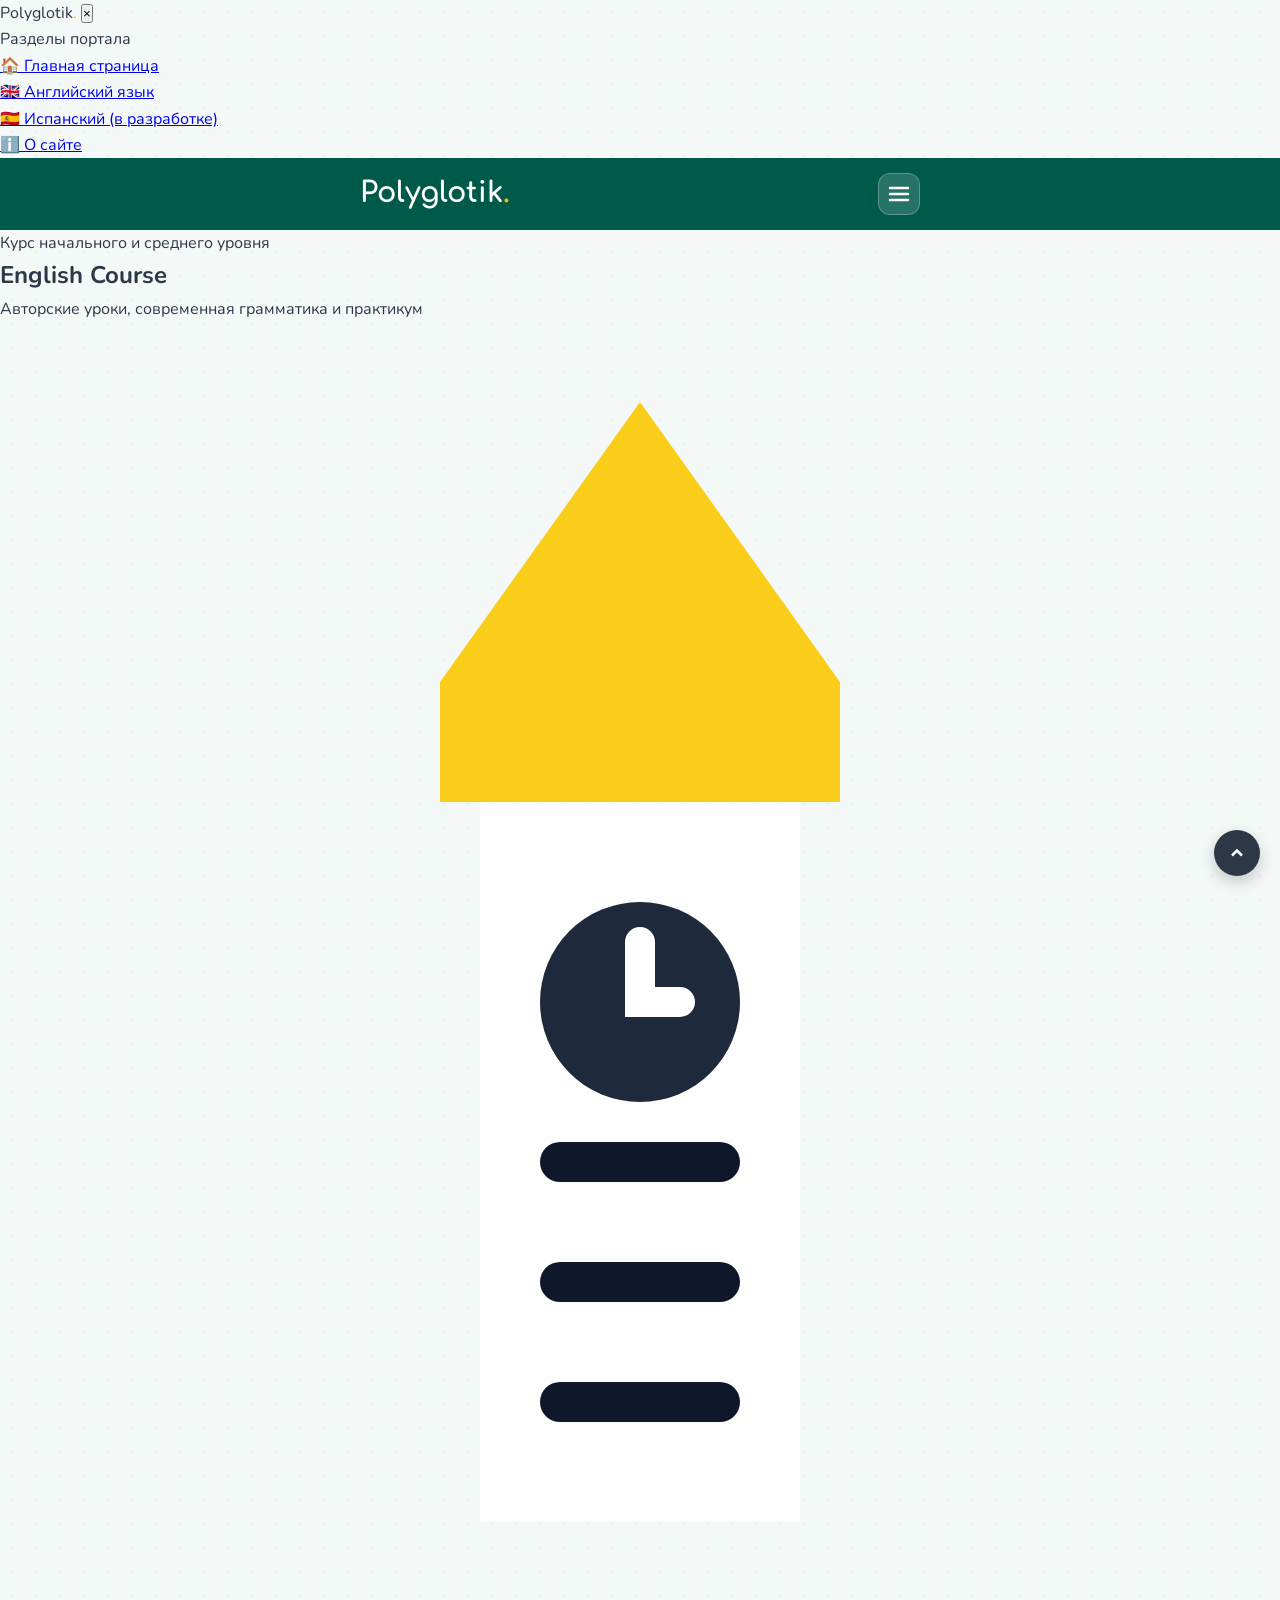
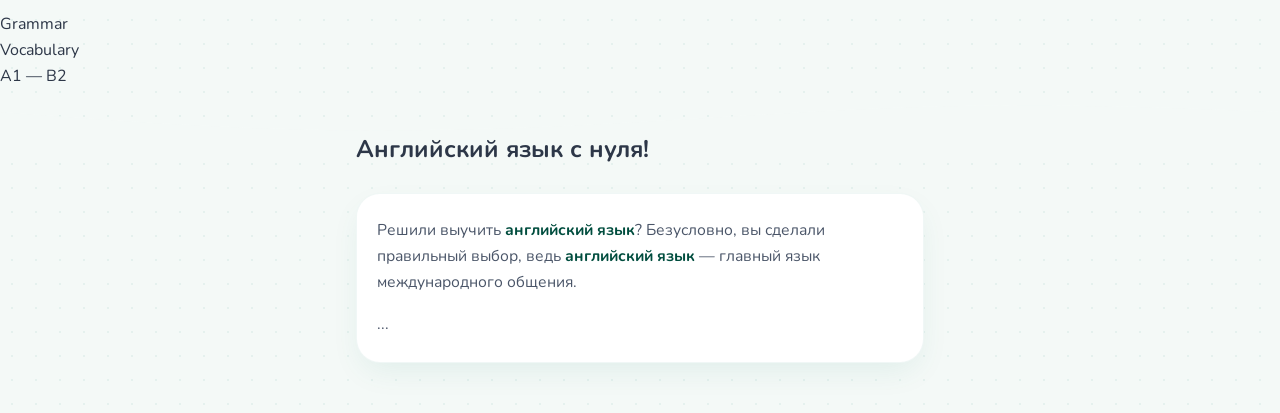
==== english.html @ 7d82e4e6 "Create english.html" ====
<!DOCTYPE html>
<html lang="ru">
<head>
  <meta charset="UTF-8">
  <meta name="viewport" content="width=device-width, initial-scale=1.0">
  <title>Английский язык — Polyglotik</title>
  <link rel="stylesheet" href="style.css">
  <link rel="preconnect" href="https://fonts.googleapis.com">
  <link rel="preconnect" href="https://fonts.gstatic.com" crossorigin>
  <link href="https://fonts.googleapis.com/css2?family=Comfortaa:wght@700&family=Nunito:wght@400;600;700;800&display=swap" rel="stylesheet">
</head>
<body class="theme-english">

  <!-- Фон с узором -->
  <div class="bg-pattern"></div>
  <div class="blob blob-course"></div>

  <!-- 1. Выезжающее меню (Drawer Menu) по кнопке "Бургер" -->
  <aside class="side-drawer" id="sideDrawer">
    <div class="drawer-header">
      <span class="drawer-logo">Polyglotik<span class="logo-dot">.</span></span>
      <button class="drawer-close-btn" id="drawerClose" aria-label="Закрыть меню">&times;</button>
    </div>
    <nav class="drawer-nav">
      <div class="drawer-section-title">Разделы портала</div>
      <ul>
        <li><a href="index.html" class="drawer-link">🏠 Главная страница</a></li>
        <li><a href="english.html" class="drawer-link active">🇬🇧 Английский язык</a></li>
        <li><a href="#" class="drawer-link disabled">🇪🇸 Испанский (в разработке)</a></li>
        <li><a href="#" class="drawer-link">ℹ️ О сайте</a></li>
      </ul>
    </nav>
  </aside>
  <!-- Затемнение при открытии меню -->
  <div class="drawer-overlay" id="drawerOverlay"></div>

  <!-- 2. Шапка сайта -->
  <header class="main-header">
    <div class="header-container">
      <a href="index.html" class="logo">Polyglotik<span class="logo-dot">.</span></a>
      <button class="menu-btn" id="drawerOpen" aria-label="Открыть меню">
        <svg width="24" height="24" viewBox="0 0 24 24" fill="none" stroke="currentColor" stroke-width="2.5" stroke-linecap="round">
          <line x1="3" y1="6" x2="21" y2="6"></line>
          <line x1="3" y1="12" x2="21" y2="12"></line>
          <line x1="3" y1="18" x2="21" y2="18"></line>
        </svg>
      </button>
    </div>
  </header>

  <!-- 3. Крупный тематический баннер курса Английского Языка -->
  <section class="course-hero-banner">
    <div class="course-hero-content">
      <div class="course-hero-text">
        <span class="course-badge">Курс начального и среднего уровня</span>
        <h1 class="course-hero-title">English Course</h1>
        <p class="course-hero-sub">Авторские уроки, современная грамматика и практикум</p>
      </div>

      <!-- Иллюстрация баннера -->
      <div class="course-hero-graphic">
        <div class="graphic-circle">
          <!-- Иконка Биг-Бена / Часовой башни -->
          <svg class="bigben-icon" viewBox="0 0 64 64" fill="none" xmlns="http://www.w3.org/2000/svg">
            <path d="M32 4L22 18V24H42V18L32 4Z" fill="#FBCD1B"/>
            <path d="M24 24H40V60H24V24Z" fill="#FFFFFF" fill-opacity="0.9"/>
            <circle cx="32" cy="34" r="5" fill="#1E293B"/>
            <path d="M32 31V34H34" stroke="#FFFFFF" stroke-width="1.5" stroke-linecap="round"/>
            <path d="M28 42H36M28 48H36M28 54H36" stroke="#0F172A" stroke-width="2" stroke-linecap="round"/>
          </svg>
        </div>
        
        <div class="floating-tag tag-en-1">Grammar</div>
        <div class="floating-tag tag-en-2">Vocabulary</div>
        <div class="floating-tag tag-en-3">A1 — B2</div>
      </div>
    </div>

    <!-- Волна перехода к тексту -->
    <div class="hero-wave">
      <svg viewBox="0 0 1440 120" fill="none" preserveAspectRatio="none">
        <path d="M0,32L60,42.7C120,53,240,75,360,80C480,85,600,75,720,58.7C840,43,960,21,1080,16C1200,11,1320,21,1380,26.7L1440,32L1440,120L0,120Z" fill="#f4f9f7"></path>
      </svg>
    </div>
  </section>

  <!-- 4. Основная часть страницы (Статья о языке) -->
  <main class="content-wrapper course-wrapper">
    
    <!-- Главная плашка-заголовок статьи (как на Lingust) -->
    <div class="course-title-card">
      <h2>Английский язык с нуля!</h2>
    </div>

    <!-- Карточка со статьей (Каркас под наполнение текста во 2-й части) -->
    <article class="card article-card">
      <div class="card-body article-body">
        <p class="lead-text">
          Решили выучить <strong class="highlight">английский язык</strong>? Безусловно, вы сделали правильный выбор, ведь <strong class="highlight">английский язык</strong> — главный язык международного общения.
        </p>

        <!-- Заготовка под продолжение статьи -->
        <div class="article-placeholder">
          <p>...</p>
        </div>
      </div>
    </article>

  </main>

  <!-- Кнопка Наверх -->
  <button class="scroll-top-btn" aria-label="Наверх">
    <svg width="20" height="20" viewBox="0 0 24 24" fill="none" stroke="currentColor" stroke-width="3">
      <path d="M18 15l-6-6-6 6"/>
    </svg>
  </button>

</body>
</html>
---- style.css ----
/* ==========================================================================
   Переменные и Базовые стили
   ========================================================================== */
:root {
  --primary: #007a63;
  --primary-light: #e6f4f0;
  --primary-dark: #004d3e;
  --text-main: #2d3748;
  --text-muted: #64748b;
  --bg-color: #f4f9f7;
  --card-bg: #ffffff;
  --accent-yellow: #fbbc04;
  --dev-red: #ef4444;
  --dev-red-bg: #fef2f2;
  --dev-red-border: #fca5a5;
  --radius-lg: 24px;
  --radius-md: 16px;
  --shadow-soft: 0 12px 32px -6px rgba(0, 122, 99, 0.09);
  --transition: all 0.25s cubic-bezier(0.4, 0, 0.2, 1);
}

* {
  box-sizing: border-box;
  margin: 0;
  padding: 0;
}

body {
  font-family: 'Nunito', -apple-system, BlinkMacSystemFont, sans-serif;
  background-color: var(--bg-color);
  color: var(--text-main);
  line-height: 1.65;
  padding-bottom: 50px;
  position: relative;
  overflow-x: hidden;
}

/* ==========================================================================
   Фоновые узоры
   ========================================================================== */
.bg-pattern {
  position: absolute;
  top: 0;
  left: 0;
  width: 100%;
  height: 100%;
  background-image: radial-gradient(#007a63 0.8px, transparent 0.8px);
  background-size: 24px 24px;
  opacity: 0.06;
  pointer-events: none;
  z-index: -2;
}

.blob {
  position: absolute;
  border-radius: 50%;
  filter: blur(60px);
  opacity: 0.12;
  pointer-events: none;
  z-index: -1;
}

.blob-1 {
  top: 250px;
  left: -100px;
  width: 300px;
  height: 300px;
  background: var(--primary);
}

.blob-2 {
  top: 800px;
  right: -100px;
  width: 350px;
  height: 350px;
  background: #3b82f6;
}

/* ==========================================================================
   1. Шапка (Header)
   ========================================================================== */
.main-header {
  background: #005a49;
  color: #fff;
  padding: 12px 0;
}

.header-container {
  max-width: 600px;
  margin: 0 auto;
  padding: 0 20px;
  display: flex;
  justify-content: space-between;
  align-items: center;
}

.logo {
  font-family: 'Comfortaa', cursive;
  font-size: 1.8rem;
  font-weight: 700;
  color: #ffffff;
  text-decoration: none;
}

.logo-dot {
  color: var(--accent-yellow);
}

.menu-btn {
  background: rgba(255, 255, 255, 0.15);
  border: 1px solid rgba(255, 255, 255, 0.25);
  color: #ffffff;
  width: 42px;
  height: 42px;
  border-radius: 12px;
  display: flex;
  align-items: center;
  justify-content: center;
  cursor: pointer;
  transition: var(--transition);
}

.menu-btn:hover {
  background: rgba(255, 255, 255, 0.25);
}

/* ==========================================================================
   2. Анимированный фоновый баннер (Герой-иллюстрация)
   ========================================================================== */
.hero-banner {
  background: linear-gradient(180deg, #005a49 0%, #007a63 100%);
  position: relative;
  padding: 20px 0 0;
  overflow: hidden;
  display: flex;
  flex-direction: column;
  align-items: center;
}

.hero-illustration {
  position: relative;
  width: 100%;
  max-width: 420px;
  height: 180px;
  display: flex;
  align-items: center;
  justify-content: center;
}

/* Земной шар */
.globe-wrapper {
  position: relative;
  width: 110px;
  height: 110px;
  display: flex;
  align-items: center;
  justify-content: center;
  animation: pulse-glow 4s ease-in-out infinite alternate;
}

.globe-svg {
  width: 100%;
  height: 100%;
  filter: drop-shadow(0 8px 16px rgba(0, 0, 0, 0.2));
}

.orbit-ring {
  position: absolute;
  width: 150px;
  height: 60px;
  border: 2px dashed rgba(255, 255, 255, 0.35);
  border-radius: 50%;
  transform: rotate(-15deg);
  animation: spin-orbit 20s linear infinite;
}

/* Плавающие бабблы и иконки */
.floating-badge {
  position: absolute;
  background: rgba(255, 255, 255, 0.92);
  color: var(--primary-dark);
  font-weight: 800;
  font-size: 0.85rem;
  padding: 6px 14px;
  border-radius: 20px;
  box-shadow: 0 6px 15px rgba(0, 0, 0, 0.15);
  backdrop-filter: blur(4px);
  animation: float 3.5s ease-in-out infinite alternate;
}

.badge-1 { top: 15px; left: 15%; }
.badge-2 { bottom: 35px; right: 12%; }
.badge-3 { top: 25px; right: 18%; }

.floating-icon {
  position: absolute;
  font-size: 1.5rem;
  animation: float 4s ease-in-out infinite alternate;
}

.icon-book { bottom: 25px; left: 18%; }
.icon-sparkle { top: 10px; right: 40%; }

/* Задержки анимации */
.float-delay-1 { animation-delay: 0s; }
.float-delay-2 { animation-delay: 1.2s; }
.float-delay-3 { animation-delay: 2.1s; }

/* Ключевые кадры анимаций */
@keyframes float {
  0% { transform: translateY(0px) rotate(0deg); }
  100% { transform: translateY(-10px) rotate(3deg); }
}

@keyframes pulse-glow {
  0% { transform: scale(1); filter: drop-shadow(0 0 10px rgba(255, 255, 255, 0.1)); }
  100% { transform: scale(1.04); filter: drop-shadow(0 0 20px rgba(255, 255, 255, 0.3)); }
}

@keyframes spin-orbit {
  0% { transform: rotate(-15deg) stroke-dashoffset; }
  100% { transform: rotate(345deg); }
}

.hero-wave {
  width: 100%;
  line-height: 0;
  margin-top: 10px;
}

.hero-wave svg {
  width: 100%;
  height: 45px;
}

/* ==========================================================================
   3. Главный контейнер и карточки
   ========================================================================== */
.content-wrapper {
  max-width: 600px;
  margin: -15px auto 0;
  padding: 0 16px;
  display: flex;
  flex-direction: column;
  gap: 24px;
  position: relative;
  z-index: 2;
}

.card {
  background: var(--card-bg);
  border-radius: var(--radius-lg);
  padding: 24px 20px;
  box-shadow: var(--shadow-soft);
  border: 1px solid rgba(0, 122, 99, 0.06);
}

.card-header {
  display: flex;
  align-items: center;
  gap: 12px;
  margin-bottom: 18px;
}

.icon-badge {
  font-size: 1.4rem;
  background: var(--primary-light);
  width: 44px;
  height: 44px;
  border-radius: 12px;
  display: flex;
  align-items: center;
  justify-content: center;
  flex-shrink: 0;
}

.card-header h2 {
  font-family: 'Comfortaa', cursive;
  color: var(--primary-dark);
  font-size: 1.3rem;
  line-height: 1.3;
}

.card-body p {
  margin-bottom: 16px;
  color: #4a5568;
  font-size: 0.98rem;
}

.card-body p:last-child {
  margin-bottom: 0;
}

/* Оформление акцентов */
.highlight {
  color: var(--primary-dark);
}

.text-accent {
  color: var(--primary);
  font-weight: 700;
}

.skill-tag {
  background: var(--primary-light);
  color: var(--primary-dark);
  font-weight: 700;
  padding: 2px 8px;
  border-radius: 6px;
  font-size: 0.9em;
  display: inline-block;
  margin: 1px 0;
}

.callout-box {
  background: #edf7f4;
  border-left: 4px solid var(--primary);
  padding: 14px 16px;
  border-radius: 0 12px 12px 0;
  margin: 20px 0;
}

.callout-box p {
  margin: 0;
  font-weight: 700;
  color: var(--primary-dark);
}

/* ==========================================================================
   4. Выбор языка
   ========================================================================== */
.section-subtitle {
  color: var(--text-muted);
  font-size: 0.95rem;
  margin-bottom: 18px;
}

.lang-grid {
  display: flex;
  flex-direction: column;
  gap: 12px;
}

.lang-button {
  display: flex;
  align-items: center;
  gap: 16px;
  padding: 16px;
  border-radius: var(--radius-md);
  border: 1.5px solid #e2e8f0;
  background: #ffffff;
  text-decoration: none;
  color: inherit;
  transition: var(--transition);
}

.lang-button:not(.disabled):hover {
  border-color: var(--primary);
  transform: translateY(-2px);
  box-shadow: 0 8px 20px -4px rgba(0, 122, 99, 0.12);
}

.flag-icon {
  width: 48px;
  height: 34px;
  border-radius: 6px;
  overflow: hidden;
  box-shadow: 0 2px 6px rgba(0, 0, 0, 0.1);
  display: flex;
  align-items: center;
  justify-content: center;
  flex-shrink: 0;
}

.flag-icon img {
  width: 100%;
  height: 100%;
  object-fit: cover;
}

.info-icon {
  background: var(--primary-light);
  color: var(--primary);
  border-radius: 10px;
}

.lang-info {
  display: flex;
  flex-direction: column;
  gap: 2px;
  width: 100%;
}

.lang-title-row {
  display: flex;
  align-items: center;
  justify-content: space-between;
  gap: 8px;
  width: 100%;
}

.lang-title {
  font-weight: 800;
  font-size: 1.05rem;
  color: var(--text-main);
}

.lang-action {
  font-size: 0.88rem;
  color: var(--primary);
  font-weight: 700;
}

/* Испанский язык в разработке */
.lang-button.disabled {
  background: #fdf2f2;
  border-color: var(--dev-red-border);
  cursor: not-allowed;
}

.dev-badge {
  background-color: var(--dev-red-bg);
  color: var(--dev-red);
  border: 1px solid var(--dev-red-border);
  font-size: 0.7rem;
  font-weight: 800;
  padding: 3px 8px;
  border-radius: 20px;
  text-transform: uppercase;
  letter-spacing: 0.5px;
  white-space: nowrap;
}

.lang-action.dev-text {
  color: var(--dev-red);
  font-weight: 600;
}

/* ==========================================================================
   5. Карточка "Содержание занятий Polyglotik" (Внизу)
   ========================================================================== */
.content-card .placeholder-text {
  font-size: 1.5rem;
  font-weight: 800;
  color: var(--text-muted);
  letter-spacing: 4px;
  margin: 0;
  padding: 10px 0;
}

/* ==========================================================================
   Кнопка "Наверх"
   ========================================================================== */
.scroll-top-btn {
  position: fixed;
  bottom: 24px;
  right: 20px;
  width: 46px;
  height: 46px;
  border-radius: 50%;
  background: #2d3748;
  color: #ffffff;
  border: none;
  display: flex;
  align-items: center;
  justify-content: center;
  box-shadow: 0 6px 16px rgba(0, 0, 0, 0.2);
  cursor: pointer;
  transition: var(--transition);
  z-index: 10;
}

.scroll-top-btn:hover {
  background: var(--primary-dark);
  transform: translateY(-3px);
}

/* ==========================================================================
   Адаптивность для ПК (Десктоп)
   ========================================================================== */
@media (min-width: 768px) {
  .hero-illustration {
    height: 220px;
  }
  
  .globe-wrapper {
    width: 130px;
    height: 130px;
  }

  .floating-badge {
    font-size: 0.95rem;
    padding: 8px 18px;
  }
}
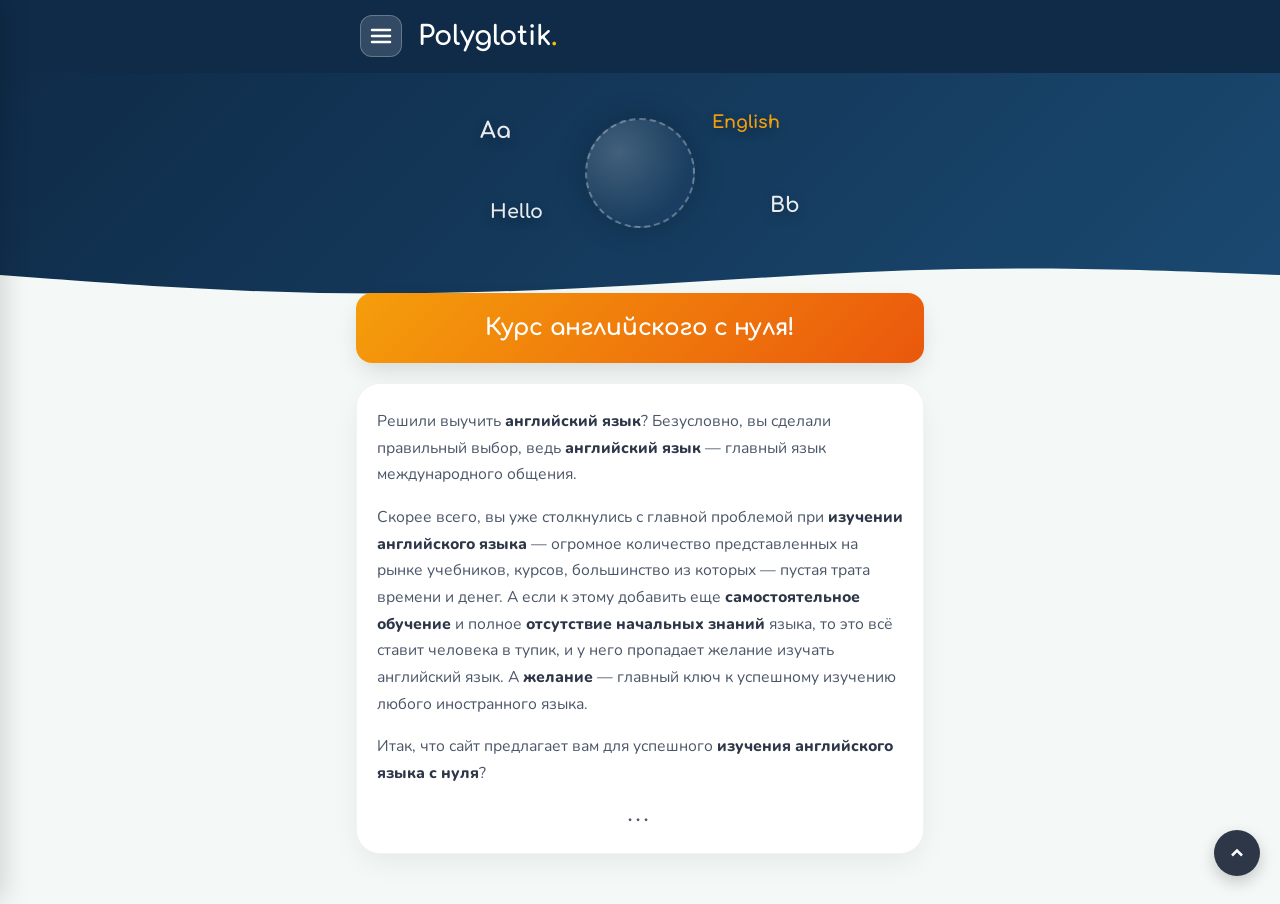
==== commit dfee9175: "Update english.html" ====
--- a/english.html
+++ b/english.html
@@ -11,33 +11,26 @@
 </head>
 <body class="theme-english">
 
-  <!-- Фон с узором -->
-  <div class="bg-pattern"></div>
-  <div class="blob blob-course"></div>
-
-  <!-- 1. Выезжающее меню (Drawer Menu) по кнопке "Бургер" -->
+  <!-- Выезжающее меню-сайдбар (по образцу Lingust) -->
   <aside class="side-drawer" id="sideDrawer">
     <div class="drawer-header">
       <span class="drawer-logo">Polyglotik<span class="logo-dot">.</span></span>
-      <button class="drawer-close-btn" id="drawerClose" aria-label="Закрыть меню">&times;</button>
+      <button class="drawer-close-btn" id="drawerClose" aria-label="Закрыть">&times;</button>
     </div>
     <nav class="drawer-nav">
-      <div class="drawer-section-title">Разделы портала</div>
       <ul>
-        <li><a href="index.html" class="drawer-link">🏠 Главная страница</a></li>
-        <li><a href="english.html" class="drawer-link active">🇬🇧 Английский язык</a></li>
-        <li><a href="#" class="drawer-link disabled">🇪🇸 Испанский (в разработке)</a></li>
-        <li><a href="#" class="drawer-link">ℹ️ О сайте</a></li>
+        <li><a href="index.html" class="drawer-link">Главная</a></li>
+        <li><a href="english.html" class="drawer-link active">Английский</a></li>
+        <li><a href="spanish.html" class="drawer-link">Испанский</a></li>
+        <li><a href="#" class="drawer-link">О сайте</a></li>
       </ul>
     </nav>
   </aside>
-  <!-- Затемнение при открытии меню -->
   <div class="drawer-overlay" id="drawerOverlay"></div>
 
-  <!-- 2. Шапка сайта -->
+  <!-- Шапка -->
   <header class="main-header">
     <div class="header-container">
-      <a href="index.html" class="logo">Polyglotik<span class="logo-dot">.</span></a>
       <button class="menu-btn" id="drawerOpen" aria-label="Открыть меню">
         <svg width="24" height="24" viewBox="0 0 24 24" fill="none" stroke="currentColor" stroke-width="2.5" stroke-linecap="round">
           <line x1="3" y1="6" x2="21" y2="6"></line>
@@ -45,75 +38,79 @@
           <line x1="3" y1="18" x2="21" y2="18"></line>
         </svg>
       </button>
+      <a href="index.html" class="logo">Polyglotik<span class="logo-dot">.</span></a>
     </div>
   </header>
 
-  <!-- 3. Крупный тематический баннер курса Английского Языка -->
-  <section class="course-hero-banner">
-    <div class="course-hero-content">
-      <div class="course-hero-text">
-        <span class="course-badge">Курс начального и среднего уровня</span>
-        <h1 class="course-hero-title">English Course</h1>
-        <p class="course-hero-sub">Авторские уроки, современная грамматика и практикум</p>
-      </div>
-
-      <!-- Иллюстрация баннера -->
-      <div class="course-hero-graphic">
-        <div class="graphic-circle">
-          <!-- Иконка Биг-Бена / Часовой башни -->
-          <svg class="bigben-icon" viewBox="0 0 64 64" fill="none" xmlns="http://www.w3.org/2000/svg">
-            <path d="M32 4L22 18V24H42V18L32 4Z" fill="#FBCD1B"/>
-            <path d="M24 24H40V60H24V24Z" fill="#FFFFFF" fill-opacity="0.9"/>
-            <circle cx="32" cy="34" r="5" fill="#1E293B"/>
-            <path d="M32 31V34H34" stroke="#FFFFFF" stroke-width="1.5" stroke-linecap="round"/>
-            <path d="M28 42H36M28 48H36M28 54H36" stroke="#0F172A" stroke-width="2" stroke-linecap="round"/>
-          </svg>
-        </div>
-        
-        <div class="floating-tag tag-en-1">Grammar</div>
-        <div class="floating-tag tag-en-2">Vocabulary</div>
-        <div class="floating-tag tag-en-3">A1 — B2</div>
-      </div>
+  <!-- Художественный фоновый баннер (Английский) -->
+  <section class="art-banner">
+    <div class="art-scene">
+      <div class="art-globe"></div>
+      <span class="floating-glyph g1">Aa</span>
+      <span class="floating-glyph g2">Bb</span>
+      <span class="floating-glyph g3">English</span>
+      <span class="floating-glyph g4">Hello</span>
     </div>
-
-    <!-- Волна перехода к тексту -->
-    <div class="hero-wave">
+    <div class="banner-wave">
       <svg viewBox="0 0 1440 120" fill="none" preserveAspectRatio="none">
         <path d="M0,32L60,42.7C120,53,240,75,360,80C480,85,600,75,720,58.7C840,43,960,21,1080,16C1200,11,1320,21,1380,26.7L1440,32L1440,120L0,120Z" fill="#f4f9f7"></path>
       </svg>
     </div>
   </section>
 
-  <!-- 4. Основная часть страницы (Статья о языке) -->
-  <main class="content-wrapper course-wrapper">
+  <!-- Основное содержимое страницы -->
+  <main class="content-wrapper">
     
-    <!-- Главная плашка-заголовок статьи (как на Lingust) -->
-    <div class="course-title-card">
-      <h2>Английский язык с нуля!</h2>
+    <!-- Градиентный заголовок в стиле Lingust -->
+    <div class="course-gradient-title">
+      <h1>Курс английского с нуля!</h1>
     </div>
 
-    <!-- Карточка со статьей (Каркас под наполнение текста во 2-й части) -->
+    <!-- Статья о языке -->
     <article class="card article-card">
-      <div class="card-body article-body">
-        <p class="lead-text">
+      <div class="card-body">
+        <p>
           Решили выучить <strong class="highlight">английский язык</strong>? Безусловно, вы сделали правильный выбор, ведь <strong class="highlight">английский язык</strong> — главный язык международного общения.
         </p>
 
-        <!-- Заготовка под продолжение статьи -->
-        <div class="article-placeholder">
-          <p>...</p>
-        </div>
+        <p>
+          Скорее всего, вы уже столкнулись с главной проблемой при <strong class="highlight">изучении английского языка</strong> — огромное количество представленных на рынке учебников, курсов, большинство из которых — пустая трата времени и денег. А если к этому добавить еще <strong class="highlight">самостоятельное обучение</strong> и полное <strong class="highlight">отсутствие начальных знаний</strong> языка, то это всё ставит человека в тупик, и у него пропадает желание изучать английский язык. А <strong class="highlight">желание</strong> — главный ключ к успешному изучению любого иностранного языка.
+        </p>
+
+        <p>
+          Итак, что сайт предлагает вам для успешного <strong class="highlight">изучения английского языка с нуля</strong>?
+        </p>
+
+        <p class="placeholder-dots">...</p>
       </div>
     </article>
 
   </main>
 
-  <!-- Кнопка Наверх -->
   <button class="scroll-top-btn" aria-label="Наверх">
     <svg width="20" height="20" viewBox="0 0 24 24" fill="none" stroke="currentColor" stroke-width="3">
       <path d="M18 15l-6-6-6 6"/>
     </svg>
   </button>
 
+  <!-- Скрипт для работы Бургер-меню -->
+  <script>
+    document.addEventListener('DOMContentLoaded', () => {
+      const drawer = document.getElementById('sideDrawer');
+      const overlay = document.getElementById('drawerOverlay');
+      const openBtn = document.getElementById('drawerOpen');
+      const closeBtn = document.getElementById('drawerClose');
+
+      function toggleMenu(show) {
+        drawer.classList.toggle('open', show);
+        overlay.classList.toggle('open', show);
+        document.body.style.overflow = show ? 'hidden' : '';
+      }
+
+      if (openBtn) openBtn.addEventListener('click', () => toggleMenu(true));
+      if (closeBtn) closeBtn.addEventListener('click', () => toggleMenu(false));
+      if (overlay) overlay.addEventListener('click', () => toggleMenu(false));
+    });
+  </script>
 </body>
 </html>
--- a/style.css
+++ b/style.css
@@ -1,5 +1,5 @@
 /* ==========================================================================
-   Переменные и Базовые стили
+   1. СБРОС И ГЛОБАЛЬНЫЕ ПЕРЕМЕННЫЕ
    ========================================================================== */
 :root {
   --primary: #007a63;
@@ -10,13 +10,29 @@
   --bg-color: #f4f9f7;
   --card-bg: #ffffff;
   --accent-yellow: #fbbc04;
-  --dev-red: #ef4444;
-  --dev-red-bg: #fef2f2;
-  --dev-red-border: #fca5a5;
   --radius-lg: 24px;
   --radius-md: 16px;
-  --shadow-soft: 0 12px 32px -6px rgba(0, 122, 99, 0.09);
+  --shadow-soft: 0 10px 30px -5px rgba(0, 0, 0, 0.08);
+  --shadow-hover: 0 20px 35px -10px rgba(0, 0, 0, 0.12);
   --transition: all 0.25s cubic-bezier(0.4, 0, 0.2, 1);
+}
+
+/* Цветовая тема: Английский язык */
+body.theme-english {
+  --banner-bg: linear-gradient(135deg, #0f2b48 0%, #1a4971 100%);
+  --title-gradient: linear-gradient(135deg, #f59e0b 0%, #ea580c 100%);
+  --drawer-active-bg: #fff7ed;
+  --drawer-active-color: #ea580c;
+  --accent-color: #f59e0b;
+}
+
+/* Цветовая тема: Испанский язык */
+body.theme-spanish {
+  --banner-bg: linear-gradient(135deg, #4a0e17 0%, #801d24 100%);
+  --title-gradient: linear-gradient(135deg, #dc2626 0%, #f59e0b 100%);
+  --drawer-active-bg: #fef2f2;
+  --drawer-active-color: #dc2626;
+  --accent-color: #f59e0b;
 }
 
 * {
@@ -35,75 +51,140 @@
   overflow-x: hidden;
 }
 
-/* ==========================================================================
-   Фоновые узоры
-   ========================================================================== */
-.bg-pattern {
-  position: absolute;
+a {
+  text-decoration: none;
+  color: inherit;
+}
+
+/* ==========================================================================
+   2. ВЫЕЗЖАЮЩЕЕ БОКОВОЕ МЕНЮ (SIDE DRAWER)
+   ========================================================================== */
+.side-drawer {
+  position: fixed;
   top: 0;
   left: 0;
-  width: 100%;
+  width: 280px;
   height: 100%;
-  background-image: radial-gradient(#007a63 0.8px, transparent 0.8px);
-  background-size: 24px 24px;
-  opacity: 0.06;
+  background: #ffffff;
+  z-index: 1000;
+  box-shadow: 4px 0 25px rgba(0, 0, 0, 0.15);
+  transform: translateX(-100%);
+  transition: transform 0.3s cubic-bezier(0.4, 0, 0.2, 1);
+  padding: 24px 20px;
+  display: flex;
+  flex-direction: column;
+}
+
+.side-drawer.open {
+  transform: translateX(0);
+}
+
+.drawer-overlay {
+  position: fixed;
+  top: 0;
+  left: 0;
+  width: 100vw;
+  height: 100vh;
+  background: rgba(15, 23, 42, 0.5);
+  backdrop-filter: blur(3px);
+  z-index: 999;
+  opacity: 0;
   pointer-events: none;
-  z-index: -2;
-}
-
-.blob {
-  position: absolute;
-  border-radius: 50%;
-  filter: blur(60px);
-  opacity: 0.12;
-  pointer-events: none;
-  z-index: -1;
-}
-
-.blob-1 {
-  top: 250px;
-  left: -100px;
-  width: 300px;
-  height: 300px;
-  background: var(--primary);
-}
-
-.blob-2 {
-  top: 800px;
-  right: -100px;
-  width: 350px;
-  height: 350px;
-  background: #3b82f6;
-}
-
-/* ==========================================================================
-   1. Шапка (Header)
+  transition: opacity 0.3s ease;
+}
+
+.drawer-overlay.open {
+  opacity: 1;
+  pointer-events: auto;
+}
+
+.drawer-header {
+  display: flex;
+  justify-content: space-between;
+  align-items: center;
+  padding-bottom: 16px;
+  border-bottom: 1px solid #e2e8f0;
+  margin-bottom: 20px;
+}
+
+.drawer-logo {
+  font-family: 'Comfortaa', cursive;
+  font-size: 1.5rem;
+  font-weight: 700;
+  color: var(--primary-dark);
+}
+
+.logo-dot {
+  color: var(--accent-yellow);
+}
+
+.drawer-close-btn {
+  background: none;
+  border: none;
+  font-size: 2.2rem;
+  line-height: 1;
+  color: var(--text-muted);
+  cursor: pointer;
+  transition: var(--transition);
+}
+
+.drawer-close-btn:hover {
+  color: var(--text-main);
+}
+
+.drawer-nav ul {
+  list-style: none;
+  display: flex;
+  flex-direction: column;
+  gap: 8px;
+}
+
+.drawer-link {
+  display: block;
+  padding: 12px 16px;
+  border-radius: 12px;
+  color: var(--text-main);
+  font-weight: 700;
+  font-size: 1rem;
+  transition: var(--transition);
+}
+
+.drawer-link:hover {
+  background: #f1f5f9;
+}
+
+.drawer-link.active {
+  background: var(--drawer-active-bg, var(--primary-light));
+  color: var(--drawer-active-color, var(--primary-dark));
+}
+
+/* ==========================================================================
+   3. ШАПКА (HEADER)
    ========================================================================== */
 .main-header {
   background: #005a49;
-  color: #fff;
-  padding: 12px 0;
-}
+  color: #ffffff;
+  padding: 14px 0;
+  box-shadow: 0 4px 20px rgba(0, 0, 0, 0.08);
+}
+
+.theme-english .main-header { background: #0f2b48; }
+.theme-spanish .main-header { background: #4a0e17; }
 
 .header-container {
   max-width: 600px;
   margin: 0 auto;
   padding: 0 20px;
   display: flex;
-  justify-content: space-between;
-  align-items: center;
+  align-items: center;
+  gap: 16px;
 }
 
 .logo {
   font-family: 'Comfortaa', cursive;
-  font-size: 1.8rem;
+  font-size: 1.7rem;
   font-weight: 700;
   color: #ffffff;
-  text-decoration: none;
-}
-
-.logo-dot {
-  color: var(--accent-yellow);
 }
 
 .menu-btn {
@@ -125,116 +206,158 @@
 }
 
 /* ==========================================================================
-   2. Анимированный фоновый баннер (Герой-иллюстрация)
+   4. ГЛАВНАЯ СТРАНИЦА (INDEX.HTML) — БАННЕР И КАРТОЧКИ КУРСОВ
    ========================================================================== */
 .hero-banner {
-  background: linear-gradient(180deg, #005a49 0%, #007a63 100%);
+  background: linear-gradient(135deg, #005a49 0%, #007a63 100%);
+  color: #ffffff;
+  padding: 30px 20px 40px;
+  text-align: center;
+}
+
+.hero-title {
+  font-family: 'Comfortaa', cursive;
+  font-size: 2rem;
+  margin-bottom: 8px;
+}
+
+.hero-subtitle {
+  font-size: 1rem;
+  opacity: 0.9;
+  max-width: 400px;
+  margin: 0 auto;
+}
+
+.section-title {
+  font-family: 'Comfortaa', cursive;
+  font-size: 1.3rem;
+  color: var(--primary-dark);
+  margin-bottom: 16px;
+}
+
+.lang-grid {
+  display: flex;
+  flex-direction: column;
+  gap: 14px;
+}
+
+.lang-button {
+  background: var(--card-bg);
+  border-radius: var(--radius-md);
+  padding: 16px 20px;
+  display: flex;
+  align-items: center;
+  gap: 16px;
+  box-shadow: var(--shadow-soft);
+  border: 1px solid rgba(0, 0, 0, 0.04);
+  transition: var(--transition);
+}
+
+.lang-button:hover {
+  transform: translateY(-3px);
+  box-shadow: var(--shadow-hover);
+}
+
+.flag-icon {
+  width: 44px;
+  height: 32px;
+  border-radius: 6px;
+  overflow: hidden;
+  box-shadow: 0 2px 8px rgba(0,0,0,0.15);
+  flex-shrink: 0;
+}
+
+.flag-icon img {
+  width: 100%;
+  height: 100%;
+  object-fit: cover;
+}
+
+.lang-info {
+  display: flex;
+  flex-direction: column;
+}
+
+.lang-title {
+  font-size: 1.1rem;
+  font-weight: 800;
+  color: var(--text-main);
+}
+
+.lang-action {
+  font-size: 0.85rem;
+  color: var(--primary);
+  font-weight: 700;
+}
+
+/* ==========================================================================
+   5. СТРАНИЦЫ КУРСОВ — ХУДОЖЕСТВЕННЫЙ БАННЕР И СТАТЬИ
+   ========================================================================== */
+.art-banner {
+  background: var(--banner-bg, linear-gradient(180deg, #005a49 0%, #007a63 100%));
   position: relative;
-  padding: 20px 0 0;
+  padding-top: 20px;
   overflow: hidden;
-  display: flex;
-  flex-direction: column;
-  align-items: center;
-}
-
-.hero-illustration {
+}
+
+.art-scene {
   position: relative;
   width: 100%;
-  max-width: 420px;
-  height: 180px;
+  max-width: 500px;
+  height: 160px;
+  margin: 0 auto;
   display: flex;
   align-items: center;
   justify-content: center;
 }
 
-/* Земной шар */
-.globe-wrapper {
-  position: relative;
+.art-globe {
   width: 110px;
   height: 110px;
-  display: flex;
-  align-items: center;
-  justify-content: center;
-  animation: pulse-glow 4s ease-in-out infinite alternate;
-}
-
-.globe-svg {
-  width: 100%;
-  height: 100%;
-  filter: drop-shadow(0 8px 16px rgba(0, 0, 0, 0.2));
-}
-
-.orbit-ring {
+  border-radius: 50%;
+  background: radial-gradient(circle at 30% 30%, rgba(255,255,255,0.2) 0%, rgba(255,255,255,0.02) 70%);
+  border: 2px dashed rgba(255,255,255,0.3);
+  box-shadow: 0 0 30px rgba(0,0,0,0.2);
+  animation: rotateGlobe 25s linear infinite;
+}
+
+.floating-glyph {
   position: absolute;
-  width: 150px;
-  height: 60px;
-  border: 2px dashed rgba(255, 255, 255, 0.35);
-  border-radius: 50%;
-  transform: rotate(-15deg);
-  animation: spin-orbit 20s linear infinite;
-}
-
-/* Плавающие бабблы и иконки */
-.floating-badge {
-  position: absolute;
-  background: rgba(255, 255, 255, 0.92);
-  color: var(--primary-dark);
+  color: rgba(255, 255, 255, 0.9);
   font-weight: 800;
-  font-size: 0.85rem;
-  padding: 6px 14px;
-  border-radius: 20px;
-  box-shadow: 0 6px 15px rgba(0, 0, 0, 0.15);
-  backdrop-filter: blur(4px);
-  animation: float 3.5s ease-in-out infinite alternate;
-}
-
-.badge-1 { top: 15px; left: 15%; }
-.badge-2 { bottom: 35px; right: 12%; }
-.badge-3 { top: 25px; right: 18%; }
-
-.floating-icon {
-  position: absolute;
-  font-size: 1.5rem;
-  animation: float 4s ease-in-out infinite alternate;
-}
-
-.icon-book { bottom: 25px; left: 18%; }
-.icon-sparkle { top: 10px; right: 40%; }
-
-/* Задержки анимации */
-.float-delay-1 { animation-delay: 0s; }
-.float-delay-2 { animation-delay: 1.2s; }
-.float-delay-3 { animation-delay: 2.1s; }
-
-/* Ключевые кадры анимаций */
-@keyframes float {
+  font-family: 'Comfortaa', cursive;
+  text-shadow: 0 4px 12px rgba(0,0,0,0.3);
+  animation: floatAnim 3.5s ease-in-out infinite alternate;
+}
+
+.g1 { top: 20px; left: 18%; font-size: 1.4rem; animation-delay: 0s; }
+.g2 { bottom: 30px; right: 18%; font-size: 1.3rem; animation-delay: 1.2s; }
+.g3 { top: 15px; right: 22%; font-size: 1.1rem; color: var(--accent-color, #fbbc04); animation-delay: 0.8s; }
+.g4 { bottom: 25px; left: 20%; font-size: 1.2rem; animation-delay: 2s; }
+
+@keyframes floatAnim {
   0% { transform: translateY(0px) rotate(0deg); }
-  100% { transform: translateY(-10px) rotate(3deg); }
-}
-
-@keyframes pulse-glow {
-  0% { transform: scale(1); filter: drop-shadow(0 0 10px rgba(255, 255, 255, 0.1)); }
-  100% { transform: scale(1.04); filter: drop-shadow(0 0 20px rgba(255, 255, 255, 0.3)); }
-}
-
-@keyframes spin-orbit {
-  0% { transform: rotate(-15deg) stroke-dashoffset; }
-  100% { transform: rotate(345deg); }
-}
-
-.hero-wave {
+  100% { transform: translateY(-12px) rotate(4deg); }
+}
+
+@keyframes rotateGlobe {
+  0% { transform: rotate(0deg); }
+  100% { transform: rotate(360deg); }
+}
+
+.banner-wave {
   width: 100%;
   line-height: 0;
   margin-top: 10px;
 }
 
-.hero-wave svg {
+.banner-wave svg {
   width: 100%;
   height: 45px;
 }
 
 /* ==========================================================================
-   3. Главный контейнер и карточки
+6. КОНТЕЙНЕРЫ И КАРТОЧКИ
    ========================================================================== */
 .content-wrapper {
   max-width: 600px;
@@ -242,9 +365,26 @@
   padding: 0 16px;
   display: flex;
   flex-direction: column;
-  gap: 24px;
+  gap: 20px;
   position: relative;
   z-index: 2;
+}
+
+.course-gradient-title {
+  background: var(--title-gradient, linear-gradient(135deg, #007a63 0%, #004d3e 100%));
+  color: #ffffff;
+  padding: 20px 24px;
+  border-radius: var(--radius-md);
+  text-align: center;
+  box-shadow: 0 10px 25px -5px rgba(0, 0, 0, 0.15);
+}
+
+.course-gradient-title h1 {
+  font-family: 'Comfortaa', cursive;
+  font-size: 1.45rem;
+  font-weight: 700;
+  letter-spacing: -0.3px;
+  line-height: 1.3;
 }
 
 .card {
@@ -252,204 +392,36 @@
   border-radius: var(--radius-lg);
   padding: 24px 20px;
   box-shadow: var(--shadow-soft);
-  border: 1px solid rgba(0, 122, 99, 0.06);
-}
-
-.card-header {
-  display: flex;
-  align-items: center;
-  gap: 12px;
-  margin-bottom: 18px;
-}
-
-.icon-badge {
-  font-size: 1.4rem;
-  background: var(--primary-light);
-  width: 44px;
-  height: 44px;
-  border-radius: 12px;
-  display: flex;
-  align-items: center;
-  justify-content: center;
-  flex-shrink: 0;
-}
-
-.card-header h2 {
-  font-family: 'Comfortaa', cursive;
-  color: var(--primary-dark);
-  font-size: 1.3rem;
-  line-height: 1.3;
+  border: 1px solid rgba(0, 0, 0, 0.05);
 }
 
 .card-body p {
   margin-bottom: 16px;
   color: #4a5568;
   font-size: 0.98rem;
+  line-height: 1.7;
 }
 
 .card-body p:last-child {
   margin-bottom: 0;
 }
 
-/* Оформление акцентов */
 .highlight {
-  color: var(--primary-dark);
-}
-
-.text-accent {
-  color: var(--primary);
-  font-weight: 700;
-}
-
-.skill-tag {
-  background: var(--primary-light);
-  color: var(--primary-dark);
-  font-weight: 700;
-  padding: 2px 8px;
-  border-radius: 6px;
-  font-size: 0.9em;
-  display: inline-block;
-  margin: 1px 0;
-}
-
-.callout-box {
-  background: #edf7f4;
-  border-left: 4px solid var(--primary);
-  padding: 14px 16px;
-  border-radius: 0 12px 12px 0;
-  margin: 20px 0;
-}
-
-.callout-box p {
-  margin: 0;
-  font-weight: 700;
-  color: var(--primary-dark);
-}
-
-/* ==========================================================================
-   4. Выбор языка
-   ========================================================================== */
-.section-subtitle {
-  color: var(--text-muted);
-  font-size: 0.95rem;
-  margin-bottom: 18px;
-}
-
-.lang-grid {
-  display: flex;
-  flex-direction: column;
-  gap: 12px;
-}
-
-.lang-button {
-  display: flex;
-  align-items: center;
-  gap: 16px;
-  padding: 16px;
-  border-radius: var(--radius-md);
-  border: 1.5px solid #e2e8f0;
-  background: #ffffff;
-  text-decoration: none;
-  color: inherit;
-  transition: var(--transition);
-}
-
-.lang-button:not(.disabled):hover {
-  border-color: var(--primary);
-  transform: translateY(-2px);
-  box-shadow: 0 8px 20px -4px rgba(0, 122, 99, 0.12);
-}
-
-.flag-icon {
-  width: 48px;
-  height: 34px;
-  border-radius: 6px;
-  overflow: hidden;
-  box-shadow: 0 2px 6px rgba(0, 0, 0, 0.1);
-  display: flex;
-  align-items: center;
-  justify-content: center;
-  flex-shrink: 0;
-}
-
-.flag-icon img {
-  width: 100%;
-  height: 100%;
-  object-fit: cover;
-}
-
-.info-icon {
-  background: var(--primary-light);
-  color: var(--primary);
-  border-radius: 10px;
-}
-
-.lang-info {
-  display: flex;
-  flex-direction: column;
-  gap: 2px;
-  width: 100%;
-}
-
-.lang-title-row {
-  display: flex;
-  align-items: center;
-  justify-content: space-between;
-  gap: 8px;
-  width: 100%;
-}
-
-.lang-title {
+  color: var(--text-main);
   font-weight: 800;
-  font-size: 1.05rem;
-  color: var(--text-main);
-}
-
-.lang-action {
-  font-size: 0.88rem;
-  color: var(--primary);
-  font-weight: 700;
-}
-
-/* Испанский язык в разработке */
-.lang-button.disabled {
-  background: #fdf2f2;
-  border-color: var(--dev-red-border);
-  cursor: not-allowed;
-}
-
-.dev-badge {
-  background-color: var(--dev-red-bg);
-  color: var(--dev-red);
-  border: 1px solid var(--dev-red-border);
-  font-size: 0.7rem;
-  font-weight: 800;
-  padding: 3px 8px;
-  border-radius: 20px;
-  text-transform: uppercase;
-  letter-spacing: 0.5px;
-  white-space: nowrap;
-}
-
-.lang-action.dev-text {
-  color: var(--dev-red);
-  font-weight: 600;
-}
-
-/* ==========================================================================
-   5. Карточка "Содержание занятий Polyglotik" (Внизу)
-   ========================================================================== */
-.content-card .placeholder-text {
-  font-size: 1.5rem;
+}
+
+.placeholder-dots {
+  font-size: 1.6rem;
   font-weight: 800;
   color: var(--text-muted);
   letter-spacing: 4px;
-  margin: 0;
-  padding: 10px 0;
-}
-
-/* ==========================================================================
-   Кнопка "Наверх"
+  text-align: center;
+  margin-top: 10px !important;
+}
+
+/* ==========================================================================
+   7. ВСПУХАЮЩИЕ КНОПКИ И ПОДВАЛ
    ========================================================================== */
 .scroll-top-btn {
   position: fixed;
@@ -471,25 +443,12 @@
 }
 
 .scroll-top-btn:hover {
-  background: var(--primary-dark);
   transform: translateY(-3px);
 }
 
-/* ==========================================================================
-   Адаптивность для ПК (Десктоп)
-   ========================================================================== */
-@media (min-width: 768px) {
-  .hero-illustration {
-    height: 220px;
-  }
-  
-  .globe-wrapper {
-    width: 130px;
-    height: 130px;
-  }
-
-  .floating-badge {
-    font-size: 0.95rem;
-    padding: 8px 18px;
-  }
-}
+.main-footer {
+  text-align: center;
+  padding: 30px 20px 10px;
+  font-size: 0.85rem;
+  color: var(--text-muted);
+}
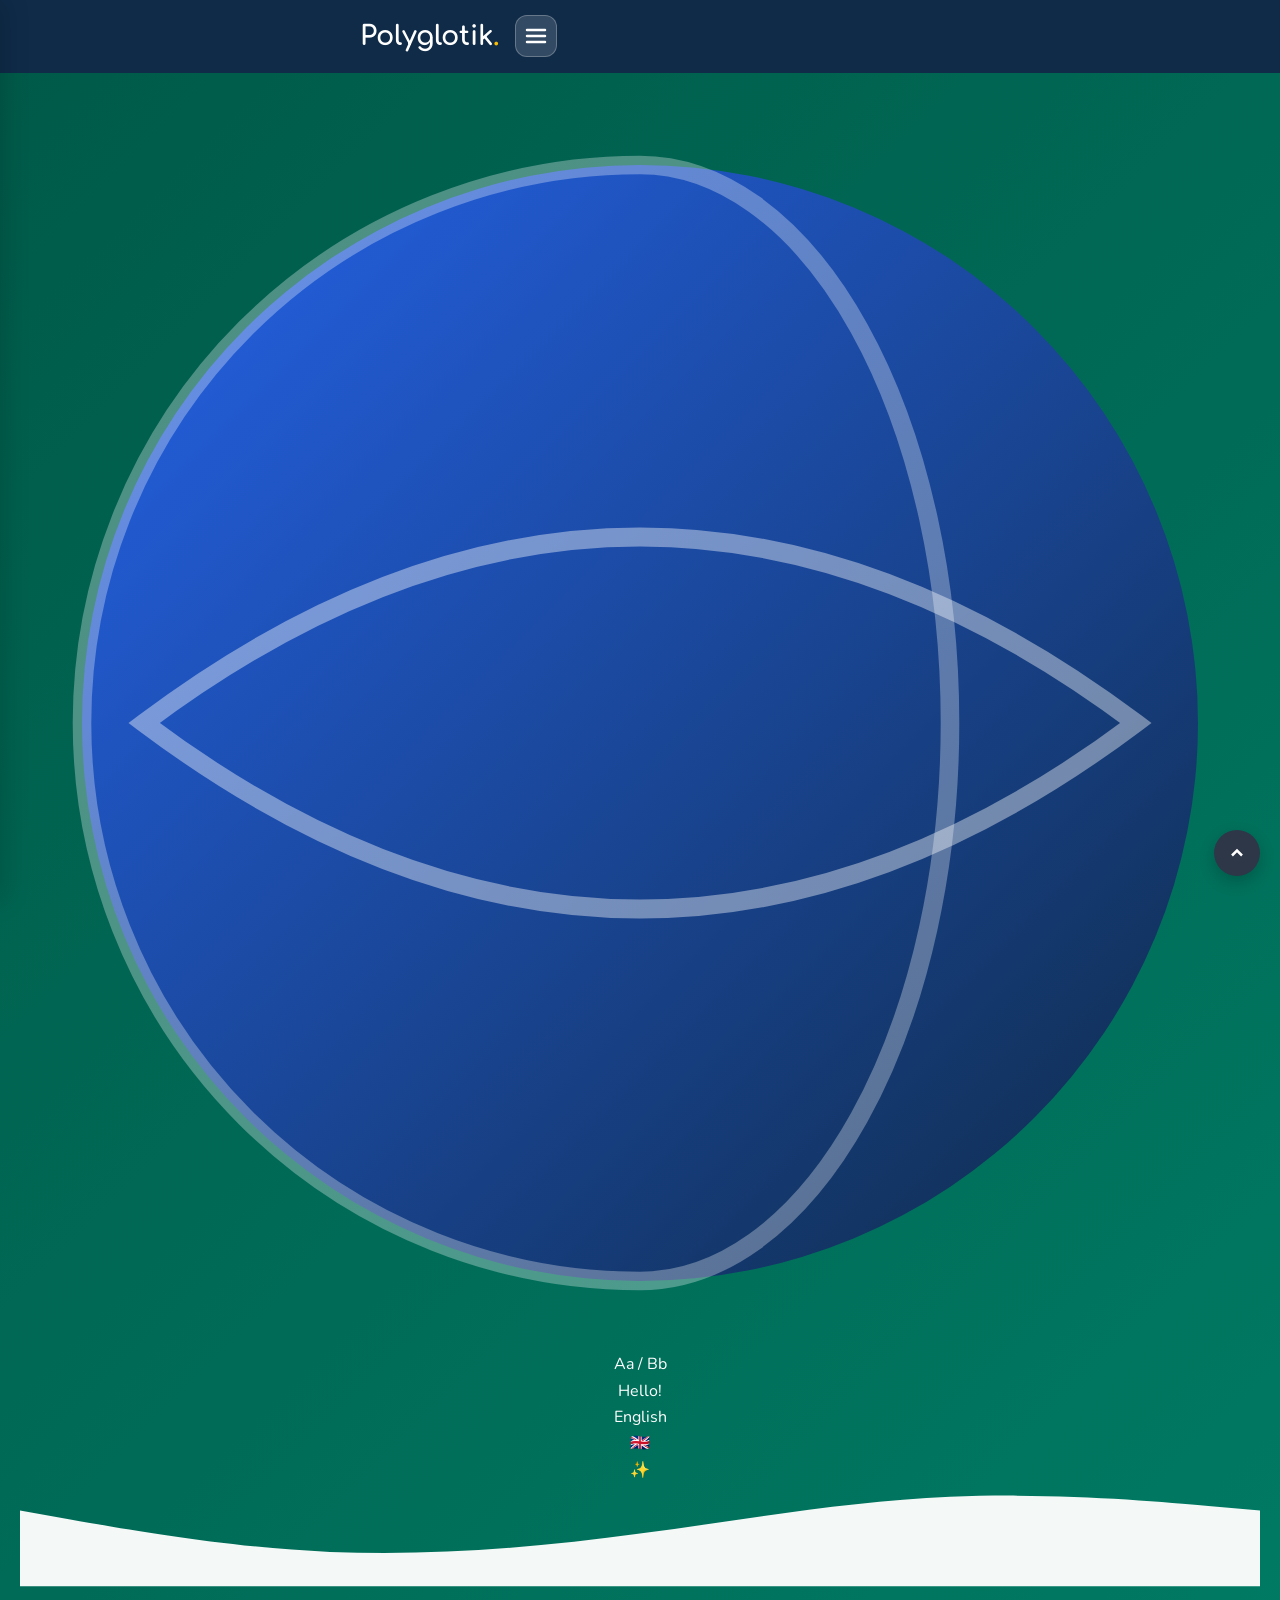
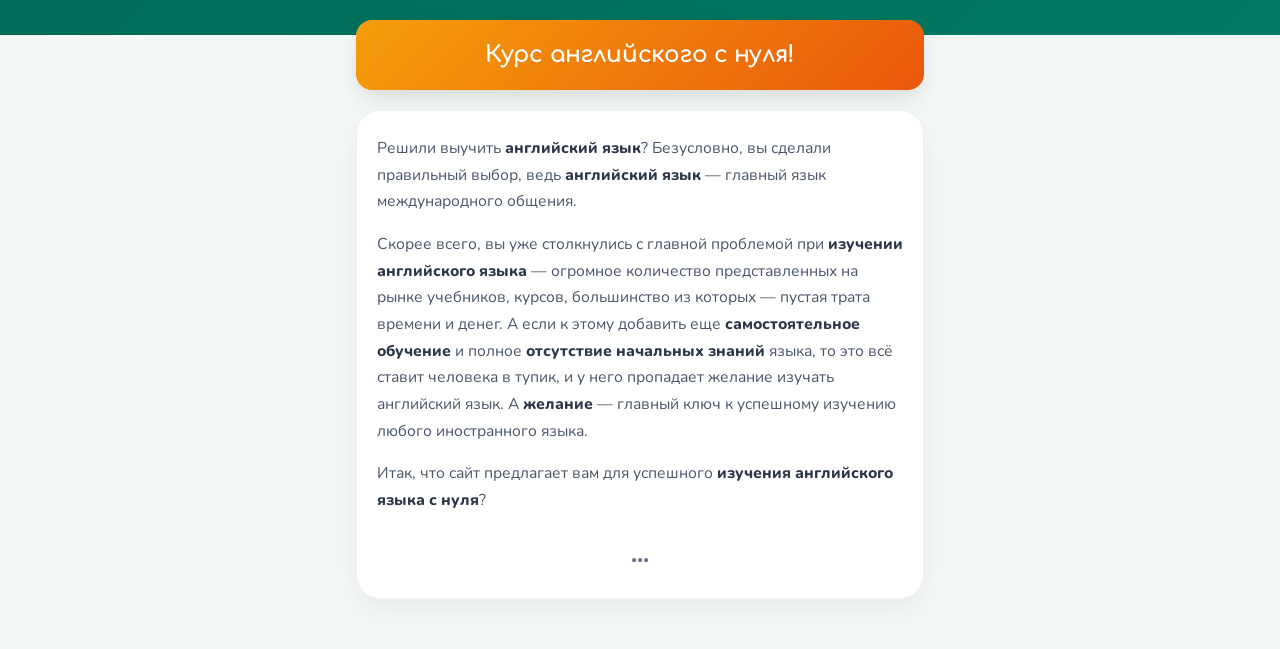
==== commit 11f1e3c0: "Update english.html" ====
--- a/english.html
+++ b/english.html
@@ -11,7 +11,12 @@
 </head>
 <body class="theme-english">
 
-  <!-- Выезжающее меню-сайдбар (по образцу Lingust) -->
+  <!-- Фон с узором -->
+  <div class="bg-pattern"></div>
+  <div class="blob blob-1"></div>
+  <div class="blob blob-2"></div>
+
+  <!-- Выезжающее меню -->
   <aside class="side-drawer" id="sideDrawer">
     <div class="drawer-header">
       <span class="drawer-logo">Polyglotik<span class="logo-dot">.</span></span>
@@ -28,46 +33,60 @@
   </aside>
   <div class="drawer-overlay" id="drawerOverlay"></div>
 
-  <!-- Шапка -->
+  <!-- 1. Шапка сайта -->
   <header class="main-header">
     <div class="header-container">
-      <button class="menu-btn" id="drawerOpen" aria-label="Открыть меню">
+      <a href="index.html" class="logo">Polyglotik<span class="logo-dot">.</span></a>
+      <button class="menu-btn" id="drawerOpen" aria-label="Меню">
         <svg width="24" height="24" viewBox="0 0 24 24" fill="none" stroke="currentColor" stroke-width="2.5" stroke-linecap="round">
           <line x1="3" y1="6" x2="21" y2="6"></line>
           <line x1="3" y1="12" x2="21" y2="12"></line>
           <line x1="3" y1="18" x2="21" y2="18"></line>
         </svg>
       </button>
-      <a href="index.html" class="logo">Polyglotik<span class="logo-dot">.</span></a>
     </div>
   </header>
 
-  <!-- Художественный фоновый баннер (Английский) -->
-  <section class="art-banner">
-    <div class="art-scene">
-      <div class="art-globe"></div>
-      <span class="floating-glyph g1">Aa</span>
-      <span class="floating-glyph g2">Bb</span>
-      <span class="floating-glyph g3">English</span>
-      <span class="floating-glyph g4">Hello</span>
+  <!-- 2. Анимированный фоновый баннер (Английская тематика) -->
+  <section class="hero-banner">
+    <div class="hero-illustration">
+      <div class="globe-wrapper">
+        <svg class="globe-svg" viewBox="0 0 100 100">
+          <circle cx="50" cy="50" r="45" fill="url(#globeGradEng)" />
+          <path d="M 10,50 Q 50,20 90,50 Q 50,80 10,50 Z" fill="none" stroke="rgba(255,255,255,0.4)" stroke-width="1.5" />
+          <path d="M 50,5 A 45,45 0 0,0 50,95 A 25,45 0 0,0 50,5" fill="none" stroke="rgba(255,255,255,0.3)" stroke-width="1.5" />
+          <defs>
+            <linearGradient id="globeGradEng" x1="0%" y1="0%" x2="100%" y2="100%">
+              <stop offset="0%" stop-color="#2563eb" />
+              <stop offset="100%" stop-color="#0f2b48" />
+            </linearGradient>
+          </defs>
+        </svg>
+        <div class="orbit-ring"></div>
+      </div>
+
+      <div class="floating-badge badge-1 float-delay-1"><span>Aa / Bb</span></div>
+      <div class="floating-badge badge-2 float-delay-2"><span>Hello!</span></div>
+      <div class="floating-badge badge-3 float-delay-3"><span>English</span></div>
+      <div class="floating-icon icon-book float-delay-2">🇬🇧</div>
+      <div class="floating-icon icon-sparkle float-delay-1">✨</div>
     </div>
-    <div class="banner-wave">
+
+    <div class="hero-wave">
       <svg viewBox="0 0 1440 120" fill="none" preserveAspectRatio="none">
         <path d="M0,32L60,42.7C120,53,240,75,360,80C480,85,600,75,720,58.7C840,43,960,21,1080,16C1200,11,1320,21,1380,26.7L1440,32L1440,120L0,120Z" fill="#f4f9f7"></path>
       </svg>
     </div>
   </section>
 
-  <!-- Основное содержимое страницы -->
+  <!-- Основной контент -->
   <main class="content-wrapper">
     
-    <!-- Градиентный заголовок в стиле Lingust -->
     <div class="course-gradient-title">
       <h1>Курс английского с нуля!</h1>
     </div>
 
-    <!-- Статья о языке -->
-    <article class="card article-card">
+    <article class="card">
       <div class="card-body">
         <p>
           Решили выучить <strong class="highlight">английский язык</strong>? Безусловно, вы сделали правильный выбор, ведь <strong class="highlight">английский язык</strong> — главный язык международного общения.
@@ -81,25 +100,26 @@
           Итак, что сайт предлагает вам для успешного <strong class="highlight">изучения английского языка с нуля</strong>?
         </p>
 
-        <p class="placeholder-dots">...</p>
+        <p class="placeholder-text" style="text-align: center; font-size: 1.5rem; font-weight: 800; color: var(--text-muted); margin-top: 20px;">...</p>
       </div>
     </article>
 
   </main>
 
-  <button class="scroll-top-btn" aria-label="Наверх">
+  <!-- Кнопка наверх -->
+  <button class="scroll-top-btn" id="scrollTopBtn" aria-label="Наверх">
     <svg width="20" height="20" viewBox="0 0 24 24" fill="none" stroke="currentColor" stroke-width="3">
       <path d="M18 15l-6-6-6 6"/>
     </svg>
   </button>
 
-  <!-- Скрипт для работы Бургер-меню -->
   <script>
     document.addEventListener('DOMContentLoaded', () => {
       const drawer = document.getElementById('sideDrawer');
       const overlay = document.getElementById('drawerOverlay');
       const openBtn = document.getElementById('drawerOpen');
       const closeBtn = document.getElementById('drawerClose');
+      const scrollTopBtn = document.getElementById('scrollTopBtn');
 
       function toggleMenu(show) {
         drawer.classList.toggle('open', show);
@@ -110,6 +130,12 @@
       if (openBtn) openBtn.addEventListener('click', () => toggleMenu(true));
       if (closeBtn) closeBtn.addEventListener('click', () => toggleMenu(false));
       if (overlay) overlay.addEventListener('click', () => toggleMenu(false));
+
+      if (scrollTopBtn) {
+        scrollTopBtn.addEventListener('click', () => {
+          window.scrollTo({ top: 0, behavior: 'smooth' });
+        });
+      }
     });
   </script>
 </body>
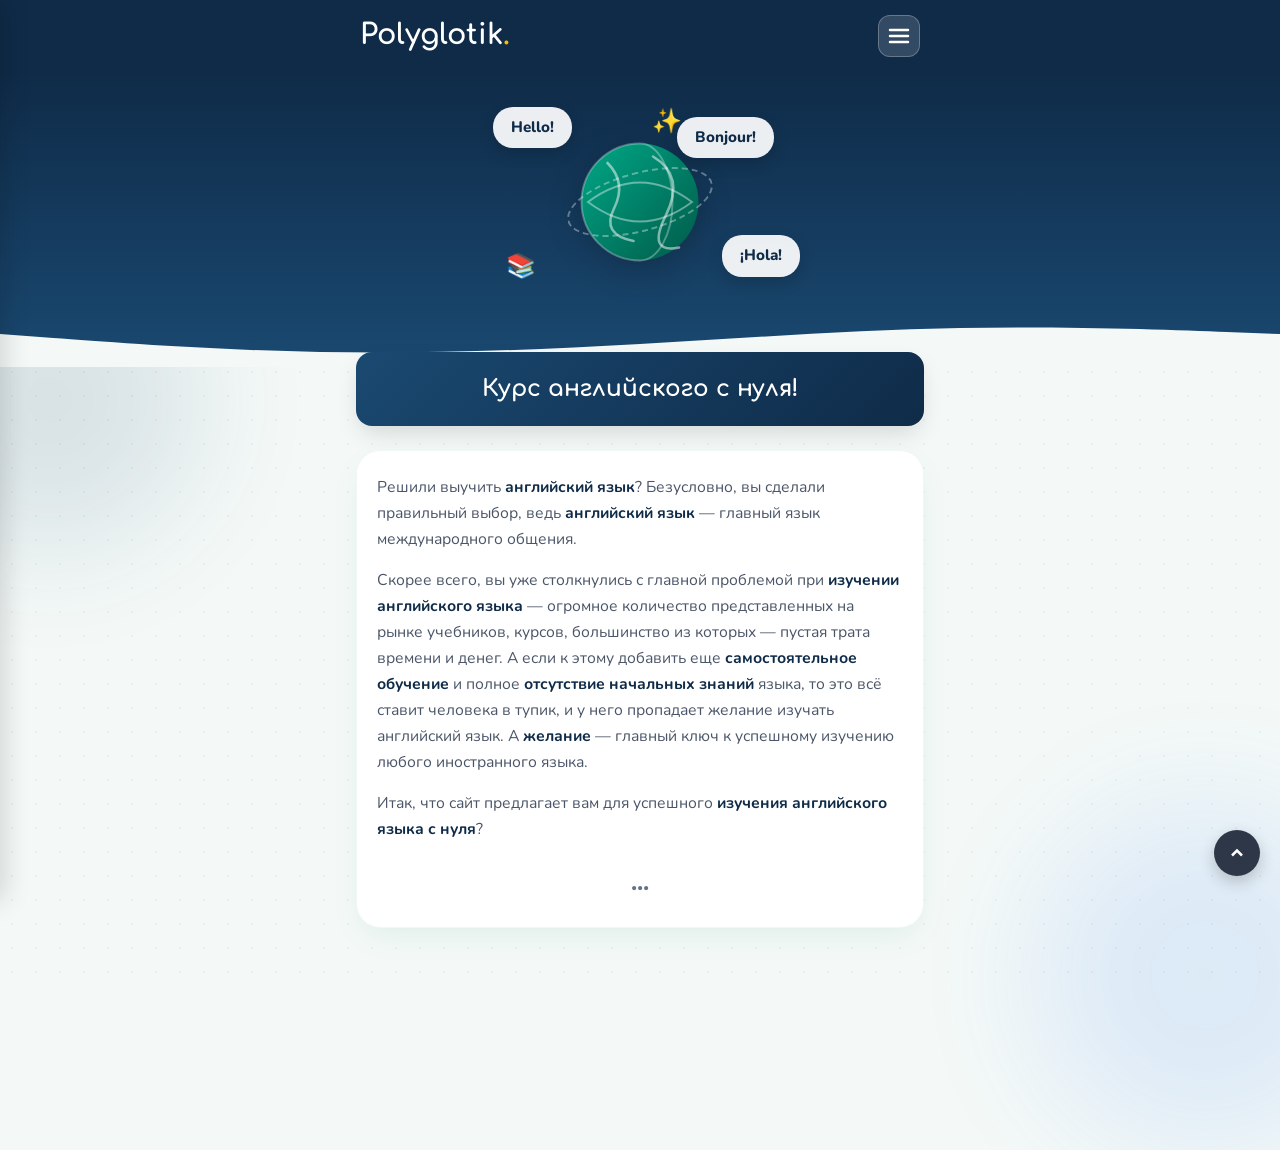
==== commit 7b070f0b: "Update animated background banner and badges" ====
--- a/english.html
+++ b/english.html
@@ -47,28 +47,30 @@
     </div>
   </header>
 
-  <!-- 2. Анимированный фоновый баннер (Английская тематика) -->
+   <!-- 2. Анимированный фоновый баннер -->
   <section class="hero-banner">
     <div class="hero-illustration">
       <div class="globe-wrapper">
         <svg class="globe-svg" viewBox="0 0 100 100">
-          <circle cx="50" cy="50" r="45" fill="url(#globeGradEng)" />
+          <circle cx="50" cy="50" r="45" fill="url(#globeGrad)" />
           <path d="M 10,50 Q 50,20 90,50 Q 50,80 10,50 Z" fill="none" stroke="rgba(255,255,255,0.4)" stroke-width="1.5" />
           <path d="M 50,5 A 45,45 0 0,0 50,95 A 25,45 0 0,0 50,5" fill="none" stroke="rgba(255,255,255,0.3)" stroke-width="1.5" />
+          <path d="M 25,20 Q 40,35 30,55 T 45,80" fill="none" stroke="rgba(255,255,255,0.5)" stroke-width="2" stroke-linecap="round"/>
+          <path d="M 60,15 Q 85,30 70,60 T 80,85" fill="none" stroke="rgba(255,255,255,0.5)" stroke-width="2" stroke-linecap="round"/>
           <defs>
-            <linearGradient id="globeGradEng" x1="0%" y1="0%" x2="100%" y2="100%">
-              <stop offset="0%" stop-color="#2563eb" />
-              <stop offset="100%" stop-color="#0f2b48" />
+            <linearGradient id="globeGrad" x1="0%" y1="0%" x2="100%" y2="100%">
+              <stop offset="0%" stop-color="#00a887" />
+              <stop offset="100%" stop-color="#005a49" />
             </linearGradient>
           </defs>
         </svg>
         <div class="orbit-ring"></div>
       </div>
 
-      <div class="floating-badge badge-1 float-delay-1"><span>Aa / Bb</span></div>
-      <div class="floating-badge badge-2 float-delay-2"><span>Hello!</span></div>
-      <div class="floating-badge badge-3 float-delay-3"><span>English</span></div>
-      <div class="floating-icon icon-book float-delay-2">🇬🇧</div>
+      <div class="floating-badge badge-1 float-delay-1"><span>Hello!</span></div>
+      <div class="floating-badge badge-2 float-delay-2"><span>¡Hola!</span></div>
+      <div class="floating-badge badge-3 float-delay-3"><span>Bonjour!</span></div>
+      <div class="floating-icon icon-book float-delay-2">📚</div>
       <div class="floating-icon icon-sparkle float-delay-1">✨</div>
     </div>
 
@@ -78,8 +80,7 @@
       </svg>
     </div>
   </section>
-
-  <!-- Основной контент -->
+<!-- Основной контент -->
   <main class="content-wrapper">
     
     <div class="course-gradient-title">
--- a/style.css
+++ b/style.css
@@ -1,5 +1,5 @@
 /* ==========================================================================
-   1. СБРОС И ГЛОБАЛЬНЫЕ ПЕРЕМЕННЫЕ
+   Переменные и Базовые стили
    ========================================================================== */
 :root {
   --primary: #007a63;
@@ -10,29 +10,47 @@
   --bg-color: #f4f9f7;
   --card-bg: #ffffff;
   --accent-yellow: #fbbc04;
+  --dev-red: #ef4444;
+  --dev-red-bg: #fef2f2;
+  --dev-red-border: #fca5a5;
   --radius-lg: 24px;
   --radius-md: 16px;
-  --shadow-soft: 0 10px 30px -5px rgba(0, 0, 0, 0.08);
-  --shadow-hover: 0 20px 35px -10px rgba(0, 0, 0, 0.12);
+  --shadow-soft: 0 12px 32px -6px rgba(0, 122, 99, 0.09);
   --transition: all 0.25s cubic-bezier(0.4, 0, 0.2, 1);
 }
 
-/* Цветовая тема: Английский язык */
+/* --- Цветовая тема: Английский язык --- */
 body.theme-english {
-  --banner-bg: linear-gradient(135deg, #0f2b48 0%, #1a4971 100%);
-  --title-gradient: linear-gradient(135deg, #f59e0b 0%, #ea580c 100%);
-  --drawer-active-bg: #fff7ed;
-  --drawer-active-color: #ea580c;
-  --accent-color: #f59e0b;
-}
-
-/* Цветовая тема: Испанский язык */
+  --primary: #1a4971;
+  --primary-light: #e0f2fe;
+  --primary-dark: #0f2b48;
+  --drawer-active-bg: #e0f2fe;
+  --drawer-active-color: #0f2b48;
+}
+
+body.theme-english .main-header {
+  background: #0f2b48;
+}
+
+body.theme-english .hero-banner {
+  background: linear-gradient(180deg, #0f2b48 0%, #1a4971 100%);
+}
+
+/* --- Цветовая тема: Испанский язык --- */
 body.theme-spanish {
-  --banner-bg: linear-gradient(135deg, #4a0e17 0%, #801d24 100%);
-  --title-gradient: linear-gradient(135deg, #dc2626 0%, #f59e0b 100%);
-  --drawer-active-bg: #fef2f2;
-  --drawer-active-color: #dc2626;
-  --accent-color: #f59e0b;
+  --primary: #991b1b;
+  --primary-light: #fee2e2;
+  --primary-dark: #4a0e17;
+  --drawer-active-bg: #fee2e2;
+  --drawer-active-color: #991b1b;
+}
+
+body.theme-spanish .main-header {
+  background: #4a0e17;
+}
+
+body.theme-spanish .hero-banner {
+  background: linear-gradient(180deg, #4a0e17 0%, #801d24 100%);
 }
 
 * {
@@ -51,13 +69,100 @@
   overflow-x: hidden;
 }
 
-a {
+/* ==========================================================================
+   Фоновые узоры
+   ========================================================================== */
+.bg-pattern {
+  position: absolute;
+  top: 0;
+  left: 0;
+  width: 100%;
+  height: 100%;
+  background-image: radial-gradient(#007a63 0.8px, transparent 0.8px);
+  background-size: 24px 24px;
+  opacity: 0.06;
+  pointer-events: none;
+  z-index: -2;
+}
+
+.blob {
+  position: absolute;
+  border-radius: 50%;
+  filter: blur(60px);
+  opacity: 0.12;
+  pointer-events: none;
+  z-index: -1;
+}
+
+.blob-1 {
+  top: 250px;
+  left: -100px;
+  width: 300px;
+  height: 300px;
+  background: var(--primary);
+}
+
+.blob-2 {
+  top: 800px;
+  right: -100px;
+  width: 350px;
+  height: 350px;
+  background: #3b82f6;
+}
+
+/* ==========================================================================
+   1. Шапка (Header)
+   ========================================================================== */
+.main-header {
+  background: #005a49;
+  color: #fff;
+  padding: 12px 0;
+  position: relative;
+  z-index: 10;
+  transition: var(--transition);
+}
+
+.header-container {
+  max-width: 600px;
+  margin: 0 auto;
+  padding: 0 20px;
+  display: flex;
+  justify-content: space-between;
+  align-items: center;
+}
+
+.logo {
+  font-family: 'Comfortaa', cursive;
+  font-size: 1.8rem;
+  font-weight: 700;
+  color: #ffffff;
   text-decoration: none;
-  color: inherit;
-}
-
-/* ==========================================================================
-   2. ВЫЕЗЖАЮЩЕЕ БОКОВОЕ МЕНЮ (SIDE DRAWER)
+}
+
+.logo-dot {
+  color: var(--accent-yellow);
+}
+
+.menu-btn {
+  background: rgba(255, 255, 255, 0.15);
+  border: 1px solid rgba(255, 255, 255, 0.25);
+  color: #ffffff;
+  width: 42px;
+  height: 42px;
+  border-radius: 12px;
+  display: flex;
+  align-items: center;
+  justify-content: center;
+  cursor: pointer;
+  transition: var(--transition);
+}
+
+.menu-btn:hover {
+  background: rgba(255, 255, 255, 0.25);
+}
+
+/* ==========================================================================
+   ВЫЕЗЖАЮЩЕЕ БОКОВОЕ МЕНЮ (DRAWER)
    ========================================================================== */
 .side-drawer {
   position: fixed;
@@ -114,10 +219,6 @@
   color: var(--primary-dark);
 }
 
-.logo-dot {
-  color: var(--accent-yellow);
-}
-
 .drawer-close-btn {
   background: none;
   border: none;
@@ -125,11 +226,6 @@
   line-height: 1;
   color: var(--text-muted);
   cursor: pointer;
-  transition: var(--transition);
-}
-
-.drawer-close-btn:hover {
-  color: var(--text-main);
 }
 
 .drawer-nav ul {
@@ -146,6 +242,7 @@
   color: var(--text-main);
   font-weight: 700;
   font-size: 1rem;
+  text-decoration: none;
   transition: var(--transition);
 }
 
@@ -159,205 +256,117 @@
 }
 
 /* ==========================================================================
-   3. ШАПКА (HEADER)
-   ========================================================================== */
-.main-header {
-  background: #005a49;
-  color: #ffffff;
-  padding: 14px 0;
-  box-shadow: 0 4px 20px rgba(0, 0, 0, 0.08);
-}
-
-.theme-english .main-header { background: #0f2b48; }
-.theme-spanish .main-header { background: #4a0e17; }
-
-.header-container {
-  max-width: 600px;
-  margin: 0 auto;
-  padding: 0 20px;
-  display: flex;
-  align-items: center;
-  gap: 16px;
-}
-
-.logo {
-  font-family: 'Comfortaa', cursive;
-  font-size: 1.7rem;
-  font-weight: 700;
-  color: #ffffff;
-}
-
-.menu-btn {
-  background: rgba(255, 255, 255, 0.15);
-  border: 1px solid rgba(255, 255, 255, 0.25);
-  color: #ffffff;
-  width: 42px;
-  height: 42px;
-  border-radius: 12px;
+   2. Анимированный фоновый баннер (Герой-иллюстрация)
+   ========================================================================== */
+.hero-banner {
+  background: linear-gradient(180deg, #005a49 0%, #007a63 100%);
+  position: relative;
+  padding: 20px 0 0;
+  overflow: hidden;
+  display: flex;
+  flex-direction: column;
+  align-items: center;
+  transition: var(--transition);
+}
+
+.hero-illustration {
+  position: relative;
+  width: 100%;
+  max-width: 420px;
+  height: 180px;
   display: flex;
   align-items: center;
   justify-content: center;
-  cursor: pointer;
-  transition: var(--transition);
-}
-
-.menu-btn:hover {
-  background: rgba(255, 255, 255, 0.25);
-}
-
-/* ==========================================================================
-   4. ГЛАВНАЯ СТРАНИЦА (INDEX.HTML) — БАННЕР И КАРТОЧКИ КУРСОВ
-   ========================================================================== */
-.hero-banner {
-  background: linear-gradient(135deg, #005a49 0%, #007a63 100%);
-  color: #ffffff;
-  padding: 30px 20px 40px;
-  text-align: center;
-}
-
-.hero-title {
-  font-family: 'Comfortaa', cursive;
-  font-size: 2rem;
-  margin-bottom: 8px;
-}
-
-.hero-subtitle {
-  font-size: 1rem;
-  opacity: 0.9;
-  max-width: 400px;
-  margin: 0 auto;
-}
-
-.section-title {
-  font-family: 'Comfortaa', cursive;
-  font-size: 1.3rem;
-  color: var(--primary-dark);
-  margin-bottom: 16px;
-}
-
-.lang-grid {
-  display: flex;
-  flex-direction: column;
-  gap: 14px;
-}
-
-.lang-button {
-  background: var(--card-bg);
-  border-radius: var(--radius-md);
-  padding: 16px 20px;
-  display: flex;
-  align-items: center;
-  gap: 16px;
-  box-shadow: var(--shadow-soft);
-  border: 1px solid rgba(0, 0, 0, 0.04);
-  transition: var(--transition);
-}
-
-.lang-button:hover {
-  transform: translateY(-3px);
-  box-shadow: var(--shadow-hover);
-}
-
-.flag-icon {
-  width: 44px;
-  height: 32px;
-  border-radius: 6px;
-  overflow: hidden;
-  box-shadow: 0 2px 8px rgba(0,0,0,0.15);
-  flex-shrink: 0;
-}
-
-.flag-icon img {
-  width: 100%;
-  height: 100%;
-  object-fit: cover;
-}
-
-.lang-info {
-  display: flex;
-  flex-direction: column;
-}
-
-.lang-title {
-  font-size: 1.1rem;
-  font-weight: 800;
-  color: var(--text-main);
-}
-
-.lang-action {
-  font-size: 0.85rem;
-  color: var(--primary);
-  font-weight: 700;
-}
-
-/* ==========================================================================
-   5. СТРАНИЦЫ КУРСОВ — ХУДОЖЕСТВЕННЫЙ БАННЕР И СТАТЬИ
-   ========================================================================== */
-.art-banner {
-  background: var(--banner-bg, linear-gradient(180deg, #005a49 0%, #007a63 100%));
+}
+
+/* Земной шар */
+.globe-wrapper {
   position: relative;
-  padding-top: 20px;
-  overflow: hidden;
-}
-
-.art-scene {
-  position: relative;
-  width: 100%;
-  max-width: 500px;
-  height: 160px;
-  margin: 0 auto;
-  display: flex;
-  align-items: center;
-  justify-content: center;
-}
-
-.art-globe {
   width: 110px;
   height: 110px;
+  display: flex;
+  align-items: center;
+  justify-content: center;
+  animation: pulse-glow 4s ease-in-out infinite alternate;
+}
+
+.globe-svg {
+  width: 100%;
+  height: 100%;
+  filter: drop-shadow(0 8px 16px rgba(0, 0, 0, 0.2));
+}
+
+.orbit-ring {
+  position: absolute;
+  width: 150px;
+  height: 60px;
+  border: 2px dashed rgba(255, 255, 255, 0.35);
   border-radius: 50%;
-  background: radial-gradient(circle at 30% 30%, rgba(255,255,255,0.2) 0%, rgba(255,255,255,0.02) 70%);
-  border: 2px dashed rgba(255,255,255,0.3);
-  box-shadow: 0 0 30px rgba(0,0,0,0.2);
-  animation: rotateGlobe 25s linear infinite;
-}
-
-.floating-glyph {
+  transform: rotate(-15deg);
+  animation: spin-orbit 20s linear infinite;
+}
+
+/* Плавающие бабблы и иконки */
+.floating-badge {
   position: absolute;
-  color: rgba(255, 255, 255, 0.9);
+  background: rgba(255, 255, 255, 0.92);
+  color: var(--primary-dark);
   font-weight: 800;
-  font-family: 'Comfortaa', cursive;
-  text-shadow: 0 4px 12px rgba(0,0,0,0.3);
-  animation: floatAnim 3.5s ease-in-out infinite alternate;
-}
-
-.g1 { top: 20px; left: 18%; font-size: 1.4rem; animation-delay: 0s; }
-.g2 { bottom: 30px; right: 18%; font-size: 1.3rem; animation-delay: 1.2s; }
-.g3 { top: 15px; right: 22%; font-size: 1.1rem; color: var(--accent-color, #fbbc04); animation-delay: 0.8s; }
-.g4 { bottom: 25px; left: 20%; font-size: 1.2rem; animation-delay: 2s; }
-
-@keyframes floatAnim {
+  font-size: 0.85rem;
+  padding: 6px 14px;
+  border-radius: 20px;
+  box-shadow: 0 6px 15px rgba(0, 0, 0, 0.15);
+  backdrop-filter: blur(4px);
+  animation: float 3.5s ease-in-out infinite alternate;
+}
+
+.badge-1 { top: 15px; left: 15%; }
+.badge-2 { bottom: 35px; right: 12%; }
+.badge-3 { top: 25px; right: 18%; }
+
+.floating-icon {
+  position: absolute;
+  font-size: 1.5rem;
+  animation: float 4s ease-in-out infinite alternate;
+}
+
+.icon-book { bottom: 25px; left: 18%; }
+.icon-sparkle { top: 10px; right: 40%; }
+
+/* Задержки анимации */
+.float-delay-1 { animation-delay: 0s; }
+.float-delay-2 { animation-delay: 1.2s; }
+.float-delay-3 { animation-delay: 2.1s; }
+
+/* Ключевые кадры анимаций */
+@keyframes float {
   0% { transform: translateY(0px) rotate(0deg); }
-  100% { transform: translateY(-12px) rotate(4deg); }
-}
-
-@keyframes rotateGlobe {
-  0% { transform: rotate(0deg); }
-  100% { transform: rotate(360deg); }
-}
-
-.banner-wave {
+  100% { transform: translateY(-10px) rotate(3deg); }
+}
+
+@keyframes pulse-glow {
+  0% { transform: scale(1); filter: drop-shadow(0 0 10px rgba(255, 255, 255, 0.1)); }
+  100% { transform: scale(1.04); filter: drop-shadow(0 0 20px rgba(255, 255, 255, 0.3)); }
+}
+
+@keyframes spin-orbit {
+  0% { transform: rotate(-15deg); }
+  100% { transform: rotate(345deg); }
+}
+
+.hero-wave {
   width: 100%;
   line-height: 0;
   margin-top: 10px;
 }
 
-.banner-wave svg {
+.hero-wave svg {
   width: 100%;
   height: 45px;
 }
 
 /* ==========================================================================
-6. КОНТЕЙНЕРЫ И КАРТОЧКИ
+3. Главный контейнер и карточки
    ========================================================================== */
 .content-wrapper {
   max-width: 600px;
@@ -365,26 +374,9 @@
   padding: 0 16px;
   display: flex;
   flex-direction: column;
-  gap: 20px;
+  gap: 24px;
   position: relative;
   z-index: 2;
-}
-
-.course-gradient-title {
-  background: var(--title-gradient, linear-gradient(135deg, #007a63 0%, #004d3e 100%));
-  color: #ffffff;
-  padding: 20px 24px;
-  border-radius: var(--radius-md);
-  text-align: center;
-  box-shadow: 0 10px 25px -5px rgba(0, 0, 0, 0.15);
-}
-
-.course-gradient-title h1 {
-  font-family: 'Comfortaa', cursive;
-  font-size: 1.45rem;
-  font-weight: 700;
-  letter-spacing: -0.3px;
-  line-height: 1.3;
 }
 
 .card {
@@ -392,36 +384,222 @@
   border-radius: var(--radius-lg);
   padding: 24px 20px;
   box-shadow: var(--shadow-soft);
-  border: 1px solid rgba(0, 0, 0, 0.05);
+  border: 1px solid rgba(0, 122, 99, 0.06);
+}
+
+.card-header {
+  display: flex;
+  align-items: center;
+  gap: 12px;
+  margin-bottom: 18px;
+}
+
+.icon-badge {
+  font-size: 1.4rem;
+  background: var(--primary-light);
+  color: var(--primary-dark);
+  width: 44px;
+  height: 44px;
+  border-radius: 12px;
+  display: flex;
+  align-items: center;
+  justify-content: center;
+  flex-shrink: 0;
+}
+
+.card-header h2 {
+  font-family: 'Comfortaa', cursive;
+  color: var(--primary-dark);
+  font-size: 1.3rem;
+  line-height: 1.3;
 }
 
 .card-body p {
   margin-bottom: 16px;
   color: #4a5568;
   font-size: 0.98rem;
-  line-height: 1.7;
 }
 
 .card-body p:last-child {
   margin-bottom: 0;
 }
 
+/* Оформление акцентов */
 .highlight {
+  color: var(--primary-dark);
+}
+
+.text-accent {
+  color: var(--primary);
+  font-weight: 700;
+}
+
+.skill-tag {
+  background: var(--primary-light);
+  color: var(--primary-dark);
+  font-weight: 700;
+  padding: 2px 8px;
+  border-radius: 6px;
+  font-size: 0.9em;
+  display: inline-block;
+  margin: 1px 0;
+}
+
+.callout-box {
+  background: #edf7f4;
+  border-left: 4px solid var(--primary);
+  padding: 14px 16px;
+  border-radius: 0 12px 12px 0;
+  margin: 20px 0;
+}
+
+.callout-box p {
+  margin: 0;
+  font-weight: 700;
+  color: var(--primary-dark);
+}
+
+/* Стили заголовка курса для английского и испанского */
+.course-gradient-title {
+  background: linear-gradient(135deg, var(--primary) 0%, var(--primary-dark) 100%);
+  color: #ffffff;
+  padding: 18px 24px;
+  border-radius: var(--radius-md);
+  text-align: center;
+  box-shadow: 0 10px 25px -5px rgba(0, 0, 0, 0.15);
+}
+
+.course-gradient-title h1 {
+  font-family: 'Comfortaa', cursive;
+  font-size: 1.45rem;
+  font-weight: 700;
+}
+
+/* ==========================================================================
+   4. Выбор языка
+   ========================================================================== */
+.section-subtitle {
+  color: var(--text-muted);
+  font-size: 0.95rem;
+  margin-bottom: 18px;
+}
+
+.lang-grid {
+  display: flex;
+  flex-direction: column;
+  gap: 12px;
+}
+
+.lang-button {
+  display: flex;
+  align-items: center;
+  gap: 16px;
+  padding: 16px;
+  border-radius: var(--radius-md);
+  border: 1.5px solid #e2e8f0;
+  background: #ffffff;
+  text-decoration: none;
+  color: inherit;
+  transition: var(--transition);
+}
+
+.lang-button:not(.disabled):hover {
+  border-color: var(--primary);
+  transform: translateY(-2px);
+  box-shadow: 0 8px 20px -4px rgba(0, 122, 99, 0.12);
+}
+
+.flag-icon {
+  width: 48px;
+  height: 34px;
+  border-radius: 6px;
+  overflow: hidden;
+  box-shadow: 0 2px 6px rgba(0, 0, 0, 0.1);
+  display: flex;
+  align-items: center;
+  justify-content: center;
+  flex-shrink: 0;
+}
+
+.flag-icon img {
+  width: 100%;
+  height: 100%;
+  object-fit: cover;
+}
+
+.info-icon {
+  background: var(--primary-light);
+  color: var(--primary);
+  border-radius: 10px;
+}
+
+.lang-info {
+  display: flex;
+  flex-direction: column;
+  gap: 2px;
+  width: 100%;
+}
+
+.lang-title-row {
+  display: flex;
+  align-items: center;
+  justify-content: space-between;
+  gap: 8px;
+  width: 100%;
+}
+
+.lang-title {
+  font-weight: 800;
+  font-size: 1.05rem;
   color: var(--text-main);
+}
+
+.lang-action {
+  font-size: 0.88rem;
+  color: var(--primary);
+  font-weight: 700;
+}
+
+/* Испанский язык в разработке */
+.lang-button.disabled {
+  background: #fdf2f2;
+  border-color: var(--dev-red-border);
+  cursor: not-allowed;
+}
+
+.dev-badge {
+  background-color: var(--dev-red-bg);
+  color: var(--dev-red);
+  border: 1px solid var(--dev-red-border);
+  font-size: 0.7rem;
   font-weight: 800;
-}
-
-.placeholder-dots {
-  font-size: 1.6rem;
+  padding: 3px 8px;
+  border-radius: 20px;
+  text-transform: uppercase;
+  letter-spacing: 0.5px;
+  white-space: nowrap;
+}
+
+.lang-action.dev-text {
+  color: var(--dev-red);
+  font-weight: 600;
+}
+
+/* ==========================================================================
+   5. Карточка "Содержание занятий Polyglotik" (Внизу)
+   ========================================================================== */
+.content-card .placeholder-text {
+  font-size: 1.5rem;
   font-weight: 800;
   color: var(--text-muted);
   letter-spacing: 4px;
+  margin: 0;
+  padding: 10px 0;
   text-align: center;
-  margin-top: 10px !important;
-}
-
-/* ==========================================================================
-   7. ВСПУХАЮЩИЕ КНОПКИ И ПОДВАЛ
+}
+
+/* ==========================================================================
+   Кнопка "Наверх"
    ========================================================================== */
 .scroll-top-btn {
   position: fixed;
@@ -443,12 +621,248 @@
 }
 
 .scroll-top-btn:hover {
+  background: var(--primary-dark);
   transform: translateY(-3px);
 }
 
-.main-footer {
+/* ==========================================================================
+   Адаптивность для ПК (Десктоп)
+   ========================================================================== */
+@media (min-width: 768px) {
+  .hero-illustration {
+    height: 220px;
+  }
+  
+  .globe-wrapper {
+    width: 130px;
+    height: 130px;
+  }
+
+  .floating-badge {
+    font-size: 0.95rem;
+    padding: 8px 18px;
+  }
+}
+/* ==========================================================================
+   Технологичный баннер (HUD / Tech Style) — English
+   ========================================================================== */
+.tech-banner {
+  background: #090d16;
+  position: relative;
+  padding: 30px 0 0;
+  overflow: hidden;
+  border-bottom: 1px solid rgba(56, 189, 248, 0.2);
+}
+
+/* Кибер-сетка на фоне */
+.tech-grid-bg {
+  position: absolute;
+  top: 0;
+  left: 0;
+  width: 100%;
+  height: 100%;
+  background-image: 
+    linear-gradient(rgba(56, 189, 248, 0.07) 1px, transparent 1px),
+    linear-gradient(90deg, rgba(56, 189, 248, 0.07) 1px, transparent 1px);
+  background-size: 30px 30px;
+  pointer-events: none;
+}
+
+/* Сканирующая полоса */
+.scan-line {
+  position: absolute;
+  top: 0;
+  left: 0;
+  width: 100%;
+  height: 4px;
+  background: linear-gradient(90deg, transparent 0%, #38bdf8 50%, transparent 100%);
+  box-shadow: 0 0 15px #38bdf8;
+  opacity: 0.6;
+  animation: scan-move 4s linear infinite;
+}
+
+@keyframes scan-move {
+  0% { top: -5%; }
+  100% { top: 105%; }
+}
+
+/* Свечения на фоне */
+.glow-spot {
+  position: absolute;
+  border-radius: 50%;
+  filter: blur(80px);
+  pointer-events: none;
+}
+
+.glow-blue {
+  width: 280px;
+  height: 280px;
+  background: rgba(14, 165, 233, 0.25);
+  top: -40px;
+  left: 50%;
+  transform: translateX(-50%);
+}
+
+.glow-cyan {
+  width: 200px;
+  height: 200px;
+  background: rgba(6, 182, 212, 0.2);
+  bottom: 20px;
+  right: 10%;
+}
+
+/* Главный контейнер баннера */
+.tech-hero-wrapper {
+  max-width: 600px;
+  margin: 0 auto;
+  padding: 0 20px;
+  display: flex;
+  flex-direction: column;
+  align-items: center;
+  position: relative;
+  z-index: 2;
+}
+
+/* Голографическое ядро */
+.hud-wrapper {
+  position: relative;
+  width: 220px;
+  height: 220px;
+  display: flex;
+  align-items: center;
+  justify-content: center;
+  margin-bottom: 10px;
+}
+
+.hud-svg {
+  width: 100%;
+  height: 100%;
+}
+
+/* Анимация вращения колец HUD */
+.rotate-cw {
+  transform-origin: center;
+  animation: spin-cw 25s linear infinite;
+}
+
+.rotate-ccw {
+  transform-origin: center;
+  animation: spin-ccw 18s linear infinite;
+}
+
+.pulse-core {
+  transform-origin: center;
+  animation: core-pulse 2.5s ease-in-out infinite alternate;
+}
+
+@keyframes spin-cw {
+  from { transform: rotate(0deg); }
+  to { transform: rotate(360deg); }
+}
+
+@keyframes spin-ccw {
+  from { transform: rotate(0deg); }
+  to { transform: rotate(-360deg); }
+}
+
+@keyframes core-pulse {
+  0% { transform: scale(0.96); opacity: 0.8; }
+  100% { transform: scale(1.04); opacity: 1; }
+}
+
+/* Стеклянные плашки (Glassmorphism HUD Badges) */
+.hud-badge {
+  position: absolute;
+  background: rgba(15, 23, 42, 0.75);
+  border: 1px solid rgba(56, 189, 248, 0.4);
+  color: #38bdf8;
+  font-family: monospace, sans-serif;
+  font-size: 0.72rem;
+  font-weight: 700;
+  letter-spacing: 1px;
+  padding: 5px 12px;
+  border-radius: 6px;
+  backdrop-filter: blur(8px);
+  box-shadow: 0 4px 20px rgba(0, 0, 0, 0.4), inset 0 0 10px rgba(56, 189, 248, 0.1);
+  display: flex;
+  align-items: center;
+  gap: 8px;
+  animation: float-tech 4s ease-in-out infinite alternate;
+}
+
+.badge-top-left {
+  top: 15px;
+  left: -20px;
+}
+
+.badge-bottom-right {
+  bottom: 25px;
+  right: -15px;
+  animation-delay: 1.5s;
+}
+
+.badge-top-right {
+  top: 30px;
+  right: -10px;
+  border-color: rgba(168, 85, 247, 0.4);
+  color: #c084fc;
+  animation-delay: 0.8s;
+}
+
+/* Светодиодный индикатор */
+.tech-led {
+  width: 6px;
+  height: 6px;
+  border-radius: 50%;
+  background: #38bdf8;
+  box-shadow: 0 0 8px #38bdf8;
+  animation: led-blink 1.2s infinite alternate;
+}
+
+.tech-led.purple {
+  background: #c084fc;
+  box-shadow: 0 0 8px #c084fc;
+}
+
+@keyframes led-blink {
+  0% { opacity: 0.3; }
+  100% { opacity: 1; }
+}
+
+@keyframes float-tech {
+  0% { transform: translateY(0px); }
+  100% { transform: translateY(-7px); }
+}
+
+/* Заголовок внутри технологичного баннера */
+.tech-title-block {
   text-align: center;
-  padding: 30px 20px 10px;
-  font-size: 0.85rem;
-  color: var(--text-muted);
-}
+  margin-top: 5px;
+}
+
+.tech-tag {
+  display: inline-block;
+  font-family: monospace;
+  font-size: 0.75rem;
+  color: #0ea5e9;
+  background: rgba(14, 165, 233, 0.1);
+  border: 1px solid rgba(14, 165, 233, 0.3);
+  padding: 2px 10px;
+  border-radius: 4px;
+  letter-spacing: 1.5px;
+  margin-bottom: 8px;
+  text-transform: uppercase;
+}
+
+.tech-heading {
+  font-family: 'Comfortaa', cursive;
+  color: #ffffff;
+  font-size: 1.6rem;
+  font-weight: 700;
+  letter-spacing: 0.5px;
+  text-shadow: 0 0 20px rgba(56, 189, 248, 0.4);
+}
+
+.tech-heading .accent-text {
+  color: #38bdf8;
+}
